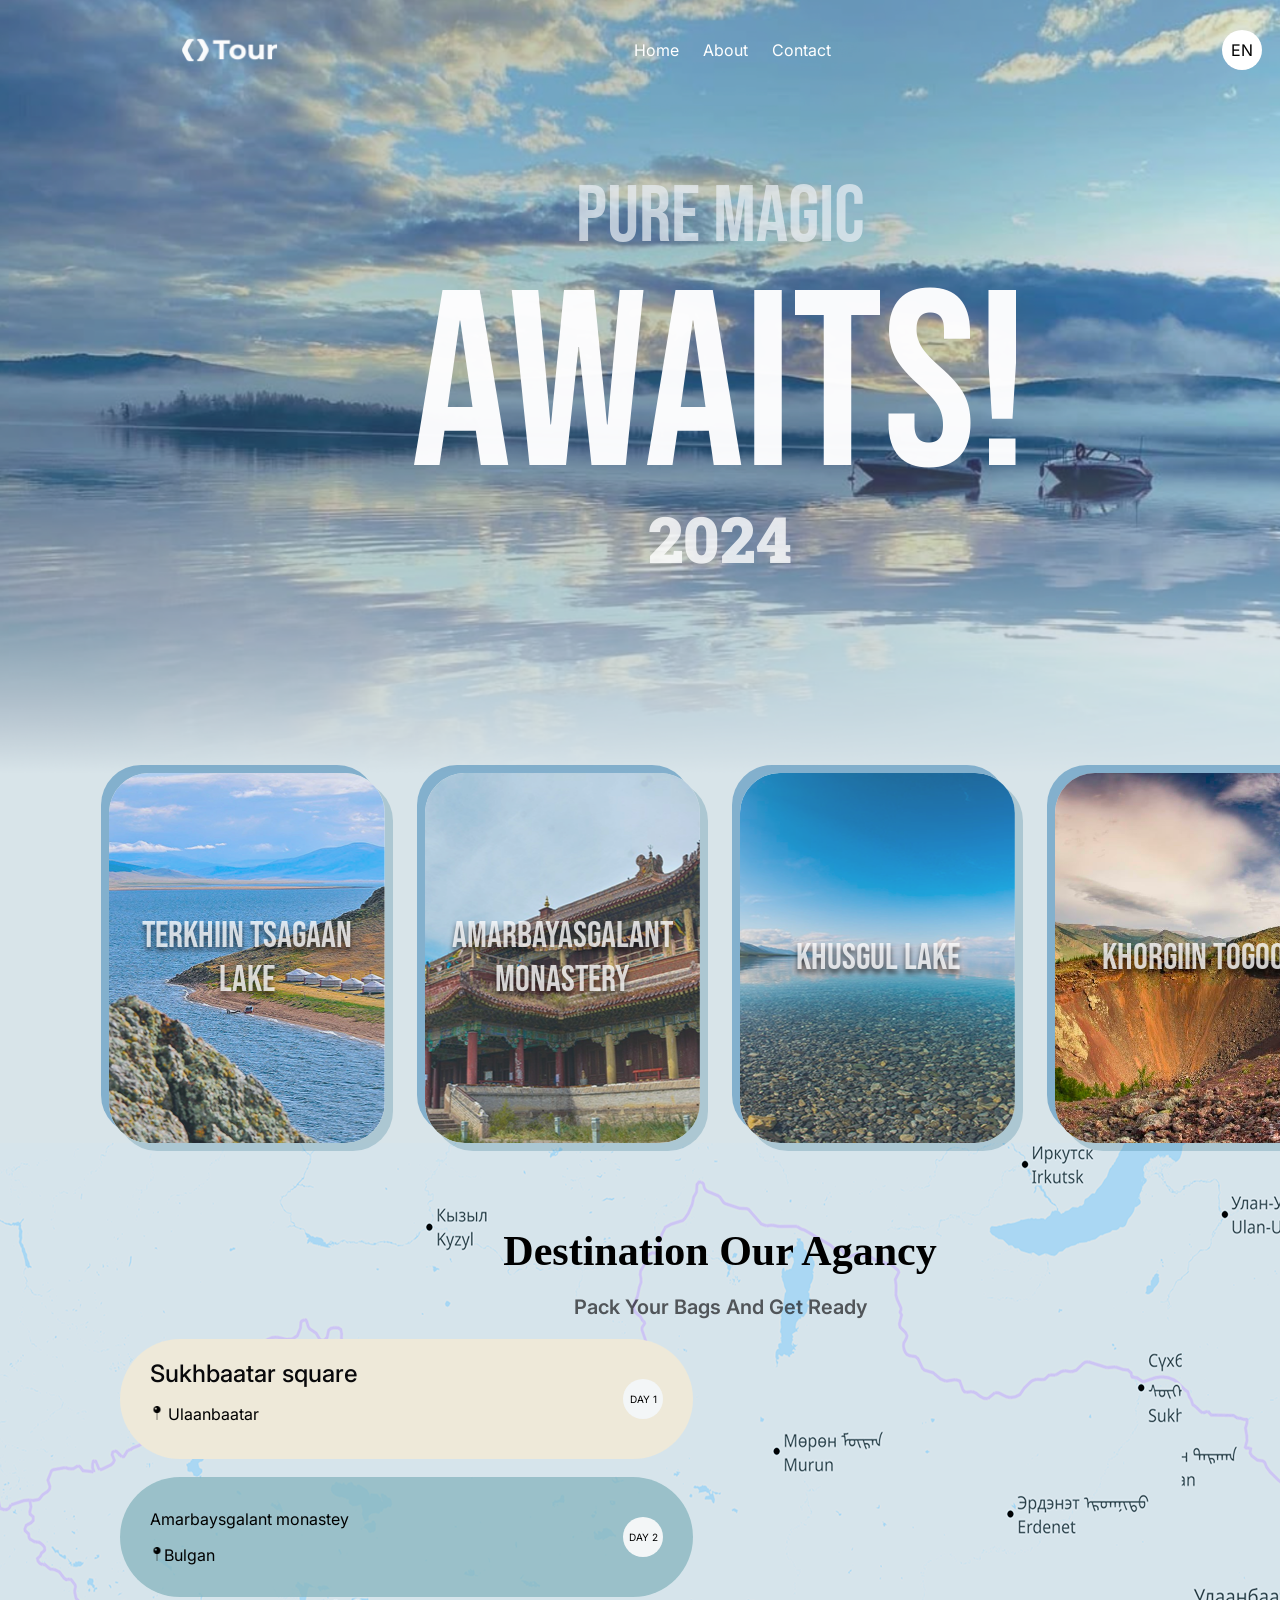
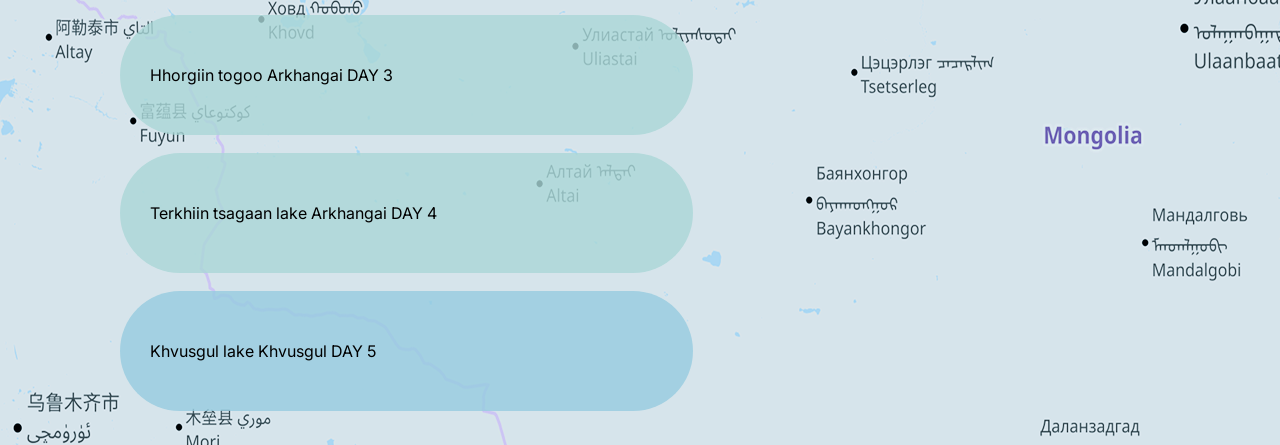
==== magic.html @ 71dab95c "first repo" ====
<!doctype html>
<html lang="en">

<head>
  <meta charset="UTF-8" />
  <meta name="viewport" content="width=device-width, initial-scale=1.0" />
  <title>Document</title>
  <link rel="preconnect" href="https://fonts.googleapis.com">
  <link rel="preconnect" href="https://fonts.gstatic.com" crossorigin>
  <link
    href="https://fonts.googleapis.com/css2?family=Bebas+Neue&family=Hanuman:wght@100..900&family=Inter:ital,opsz,wght@0,14..32,100..900;1,14..32,100..900&family=Oswald:wght@200..700&display=swap"
    rel="stylesheet">
  <link rel="stylesheet" href="external.css">



</head>

<body>
  <div class="section1">
    <div class="nav">
      <img src="./img/TOUR.png" class="logo">
      <div class="nav2">
        <p>Home</p>
        <p>About</p>
        <p>Contact</p>
        <img src="./img/LOGO2.svg" class="people">
      </div>
      <div class="EN flex-display">
        <p>
          EN
        </p>
      </div>

    </div>
    <div class="gold column ">
      <p class="gold2">PURE MAGIC</p>
      <p class="gold3">AWAITS!</p>
      <p class="gold4">2024</p>
    </div>

  </div>

  <div class="section2">
    <div class="cards card1">
      <p>TERKHIIN TSAGAAN LAKE</p>
      <div class="overlay"></div>
    </div>
    <div class="cards card2">
      <p>AMARBAYASGALANT MONASTERY</p>
      <div class="overlay"></div>
    </div>
    <div class="cards card3">
      <p>KHUSGUL LAKE</p>
      <div class="overlay"></div>
    </div>
    <div class="cards card4">
      <p>KHORGIIN TOGOO</p>
      <div class="overlay"></div>
    </div>
  </div>

  <div class="section3">
    <div>
      <div class="title">
        <p class="margin0">Destination Our Agancy</p>
        <div class="PACK">
          <p>Pack Your Bags And Get Ready</p>
        </div>

      </div>
      <div class="container">
        <div class="TAV">
          <div class="day1 gol">
            <div class="no1">
              <p class="SUHK">Sukhbaatar square </p>
              <p> <img class="pin" src="img/pin.png" alt="">
                Ulaanbaatar </p>
            </div>
            <div class="DB">DAY 1</div>
          </div>

        </div>
        <div class="day2 gol">
          <div class="no1">
            <p class="AMAR">Amarbaysgalant monastey </p>
            <p> <img class="pin" src="./img/pin.png" alt="">Bulgan</p>
          </div>
          <div class="DB"> DAY 2</div>

        </div>
        <div class="day3 gol">
          <p>Hhorgiin togoo Arkhangai DAY 3</p>
        </div>
        <div class="day4 gol">
          <p>Terkhiin tsagaan lake Arkhangai DAY 4</p>
        </div>
        <div class="day5 gol">
          <p>Khvusgul lake Khvusgul DAY 5</p>
        </div>
      </div>
      <div class=Zai></div>
    </div>
    <div class="PIN"></div>
  </div>

</body>

</html>
---- external.css ----
body {
      margin: 0;
      font-family: Inter;
      justify-content: center;
    }

    .nav {
      width: 1440px;
      display: flex;
      justify-content: space-around;
      height: 100px;
      align-items: center;
      position: fixed;    
      right: 0;
      left:0;
      top: 0;
      z-index: 1;
    }

    .section1 {
      background-image: url(./img/TOM\ ZURAG.png);
      height: 773px;
      width: 1440px;
      background-size: cover;
      background-repeat: no-repeat;
      color: white;
      background-position: center;
      
    }

    .flex-display {
      align-items: center;
      display: flex;
      justify-content: center;
    }

    .logo {
      width: 100px;
      height: 34px;
    }

    .nav2 {
      display: flex;
      align-items: center;
      gap: 24px;

    }

    .people {
      width: 11.667px;
      height: 15px;



    }

    .EN {
      background-color: white;
      height: 40px;
      width: 40px;
      border-radius: 100%;
      color: black;

    }

    .gold {
      display: flex;
      flex-direction: column;
      align-items: center;
      justify-content: center;
      padding-top: 169px;
      margin-left: 411;
    }

    .gold2 {
      color: rgba(232, 237, 242, 0.72);
      text-align: center;
      font-family: "Bebas Neue";
      font-size: 80px;
      font-weight: 400;
      margin: 0;


    }

    .gold3 {
      text-align: center;
      color: rgba(253, 253, 254, 0.98);
      font-family: "Bebas Neue";
      font-size: 250px;
      font-weight: 400;
      line-height: 100%;
      margin: 0%
    }

    .gold4 {
      text-align: center;
      color: rgba(255, 255, 255, 0.80);
      font-family: Hanuman;
      font-size: 64px;
      font-weight: 900;
      line-height: 100%;
      margin: 0;
    }

   

    .section2 {
      background-image: url(./img/sec2\ zurag.png);
      width: 1440px;
      display: flex;
      justify-content: center;
      align-items: center;
      gap: 40px;
      background-size: cover;
      opacity: 3;
     

    }
.cards {
    color: rgba(253, 253, 254, 0.8);
    text-align: center;
    font-family: "Bebas Neue";
    font-size: 37px;
    font-style: normal;
    font-weight: 400;
    text-shadow: 0 4px 4.9px rgba(0,0,0,0.65);
    width: 275.49px;
    height: 370px;
    border-radius: 40px;
    box-shadow:
    -8px -8px 0 0 rgba(31,114,170,0.46),
    8px 8px 0 0 rgba(41 114,139,0.25);
    object-fit: cover;
    display: flex;
    justify-content: center;
    background-size: cover;
    background-position: center;
    position: relative;
    overflow: hidden;
    align-items: center;
}
.cards > p {
    width: 232px;
    z-index: 2;
}
.card1:hover .overlay {
    width: 275.49px;
    height: 370px;
    background-color: black;
    border-radius: 40px;
    opacity: 0.3;
    position:absolute;
    top:0;
    left:0;
    transition: 1s;
}
.card2:hover .overlay {
    width: 275.49px;
    height: 370px;
    background-color: black;
    border-radius: 40px;
    opacity: 0.3;
    position:absolute;
    top:0;
    left:0;
    transition: 1s;
}
.card3:hover .overlay {
    width: 275.49px;
    height: 370px;
    background-color: black;
    border-radius: 40px;
    opacity: 0.3;
    position:absolute;
    top:0;
    left:0;
    transition: 1s;
}
.card4:hover .overlay {
    width: 275.49px;
    height: 370px;
    background-color: black;
    border-radius: 40px;
    opacity: 0.3;
    position:absolute;
    top:0;
    left:0;
    transition: 1s;
}
.card1{
    background-image: url(./img/TERKHII.png);
}
.card2{
    background-image: url(./img/AMARZ.png);
}
.card3{
    background-image: url(./img/khusgukZ.png);
}
.card4{
    background-image: url(./img/togooZ.png);
}
.section3{
    
    background-image: url(./img/MAPZ.png);
    width: 1440px;
    height: 902px;

}
.margin0{
    margin: 0;
     padding-top: 42px;
}
.title{ 
    font-size: 42px;
    color: rgba(0,0,0,1);
    text-align:center;
    font-family: normal;
    font-weight: 600;
    line-height: normal;
    align-items: center;
    padding-top: 42px;
    
     }
     .PACK{
        color: rgba(24, 24, 27, 0.70);
        text-align: center;
        font-family: Inter;
        font-size: 20px;
     }
    .container{
         width: 647px;
         flex-shrink: 0;
         align-self: stretch;
         border-radius: 30px;
         display: flex;
         flex-direction: column;
         gap: 18px  ;

        }
        .Zai{
        display: flex;
         width: 1200px;
         justify-content: space-between;
         align-items: center;  
        }
    .TAV{
        display: flex;
        width: 513px;
        flex-direction: column;
        align-items: flex-start;
        gap: 20px;  
          
        }
    .day1{
        display: flex;
        padding: 30px 30px 30px 30px;
        align-items: center;
        justify-content: space-between;
       
        border-radius: 120px;
        background: #EEE9D9;
        background-color: rgba(238,233,217,1);
        width:513px;
        height: 60px ;
      
    }
    .DB{
        background-color: rgb(243, 246, 247);
        font-size: 10px;
    width: 40px; height: 40px;
    border-radius: 100%;
    align-content: center;
    text-align: center;
    justify-items: center;
 
   
opacity: 2;}
    
    .DAY1{
        display: flex;
        justify-content: right;}
    .no1{
         flex-direction: column;
         margin: 0;

    }
    .SUHK{font-size: (217px,29,);
        color: var(--text-text-foreground, #09090B);
        font-family: Inter;
        font-size: 24px;
        font-style: normal;
        font-weight: 500;
        line-height: normal;
        margin: 0;

    }
    .pin{
        width: 14px;
        height: 14px;
    }
    .UB{
    color: var(--text-text-accent-foreground, #18181B);
    font-family: Montserrat;
    font-size: 12px;
    font-style: normal;
    font-weight: 400;
    }
    .gol{
        justify-content: space-between;
        margin-left: 120px;}
        .bugd{
            font-size: (217px,29,);
        color: var(--text-text-foreground, #09090B);
        font-family: Inter;
        font-size: 24px;
        font-style: normal;
        font-weight: 500;
        line-height: normal;
        margin: 0;

        }
    .day2{
        display: flex;
        padding: 30px 30px 30px 30px;
        align-items: center;
        border-radius: 120px;
        background: #EEE9D9;
        background-color: rgba(139, 184, 193, 0.80);

        justify-content: space-between;
        width:513px;
        height: 60px ;
        margin-left: 120px;
    }
    .day3{display: flex;
        padding: 30px 30px 30px 30px;
        align-items: center;
        border-radius: 120px;
        background: #EEE9D9;
        background-color: rgba(170, 216, 215, 0.80);
        justify-content: space-between;
        width:513px;
        height: 60px ;
        margin-left: 120px;}
    .day4{display: flex;
        padding: 30px 30px 30px 30px;
        align-items: center;
        border-radius: 120px;
        background: #EEE9D9;
        background-color: rgba(170, 216, 215, 0.80);
        justify-content: space-between;
        width:513px;
        height: 60px ;
        margin-left: 120px;}
    .day5{display: flex;
        padding: 30px 30px 30px 30px;
        align-items: center;
        border-radius: 120px;
        background: #EEE9D9;
        background-color: rgba(151, 204, 224, 0.80);

        justify-content: space-between;
        width:513px;
        height: 60px ;
        margin-left: 120px;}
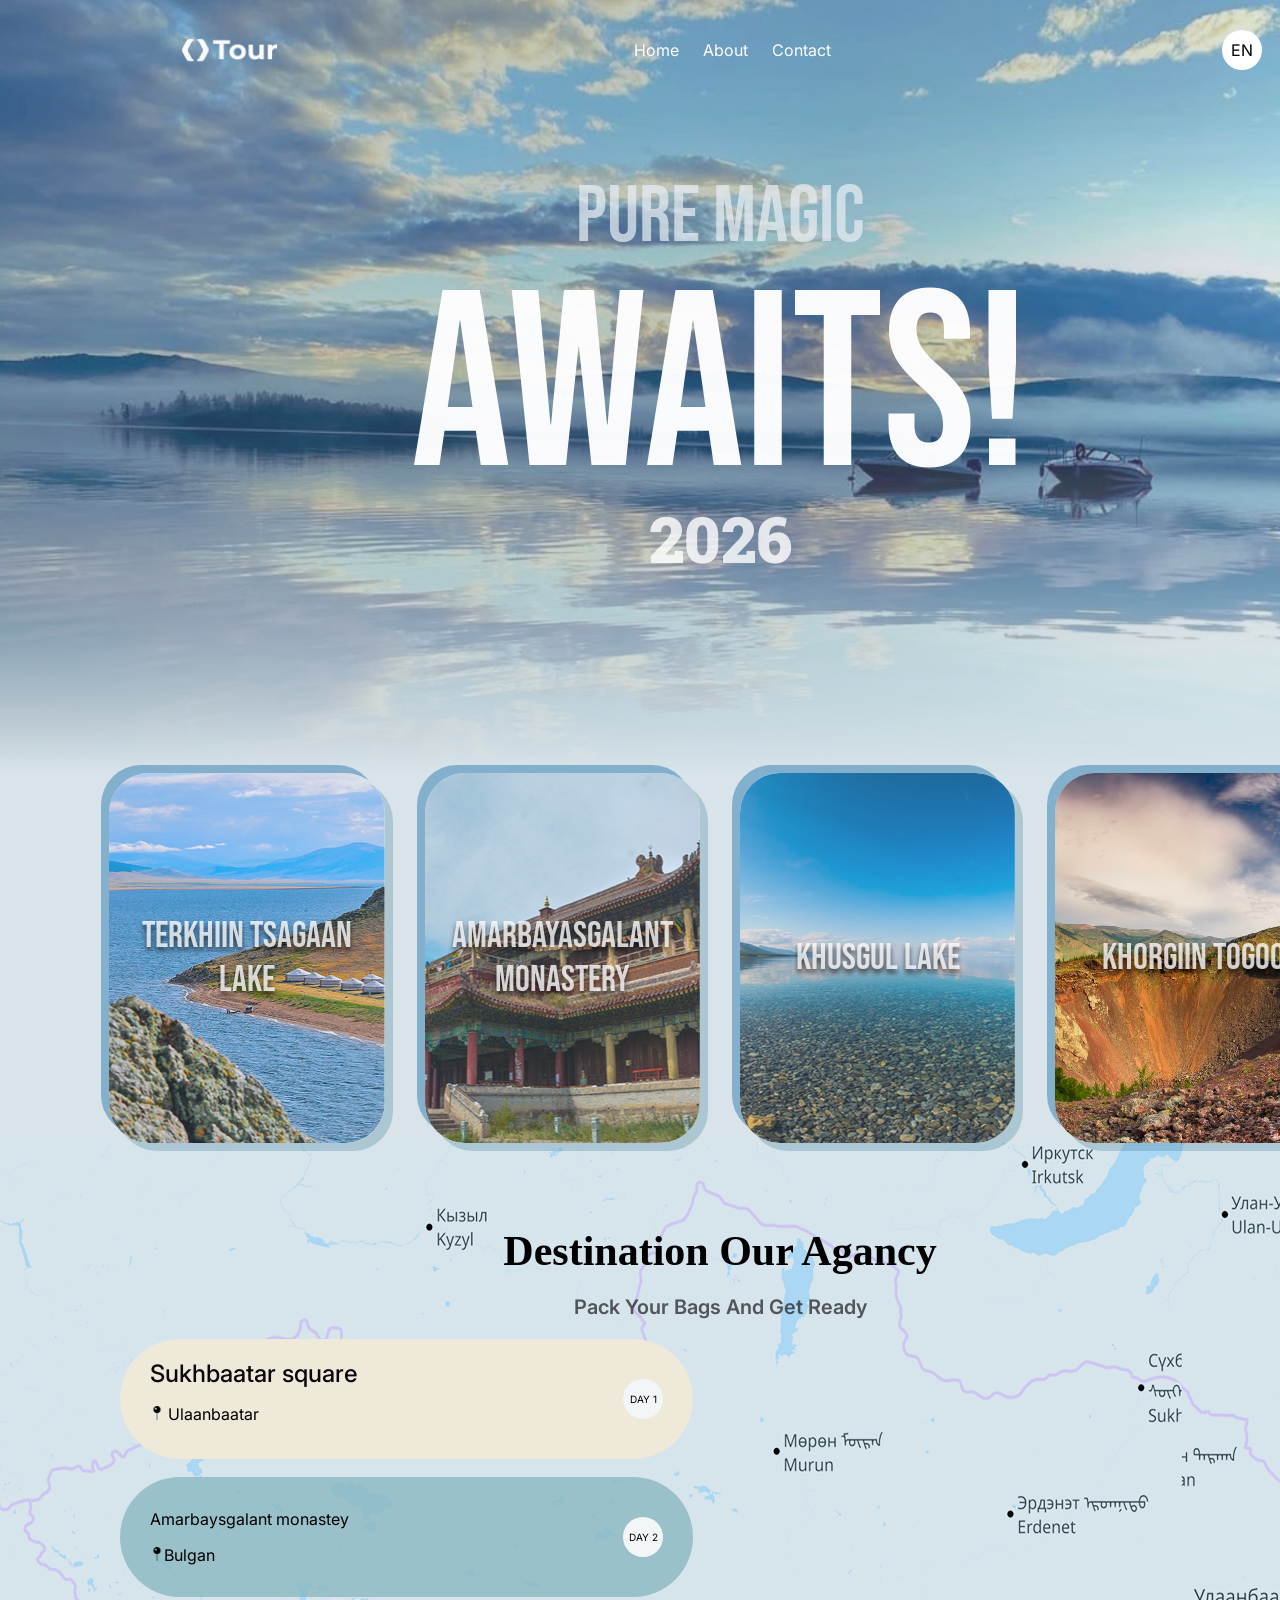
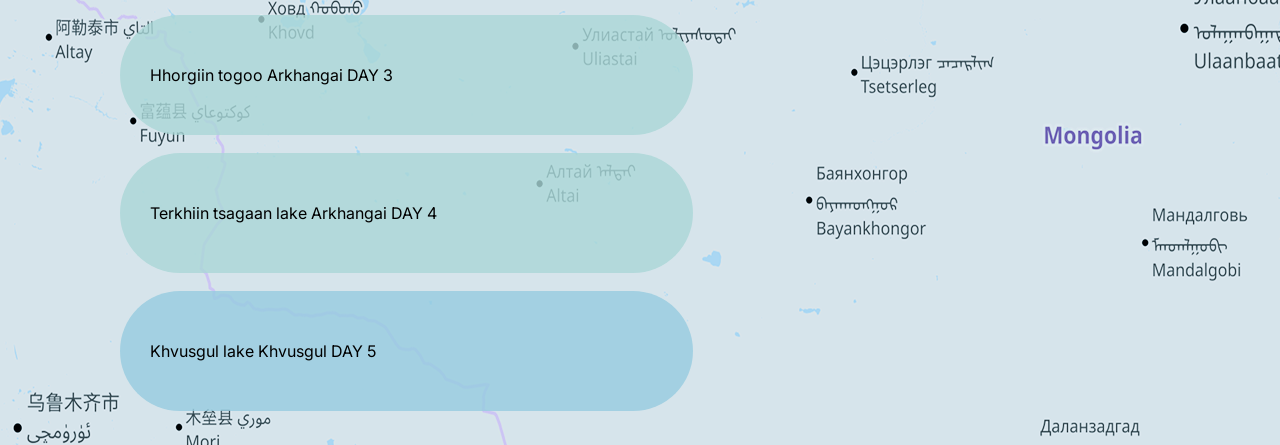
==== commit f0c347c2: "2026" ====
--- a/magic.html
+++ b/magic.html
@@ -36,7 +36,7 @@
     <div class="gold column ">
       <p class="gold2">PURE MAGIC</p>
       <p class="gold3">AWAITS!</p>
-      <p class="gold4">2024</p>
+      <p class="gold4">2026</p>
     </div>
 
   </div>
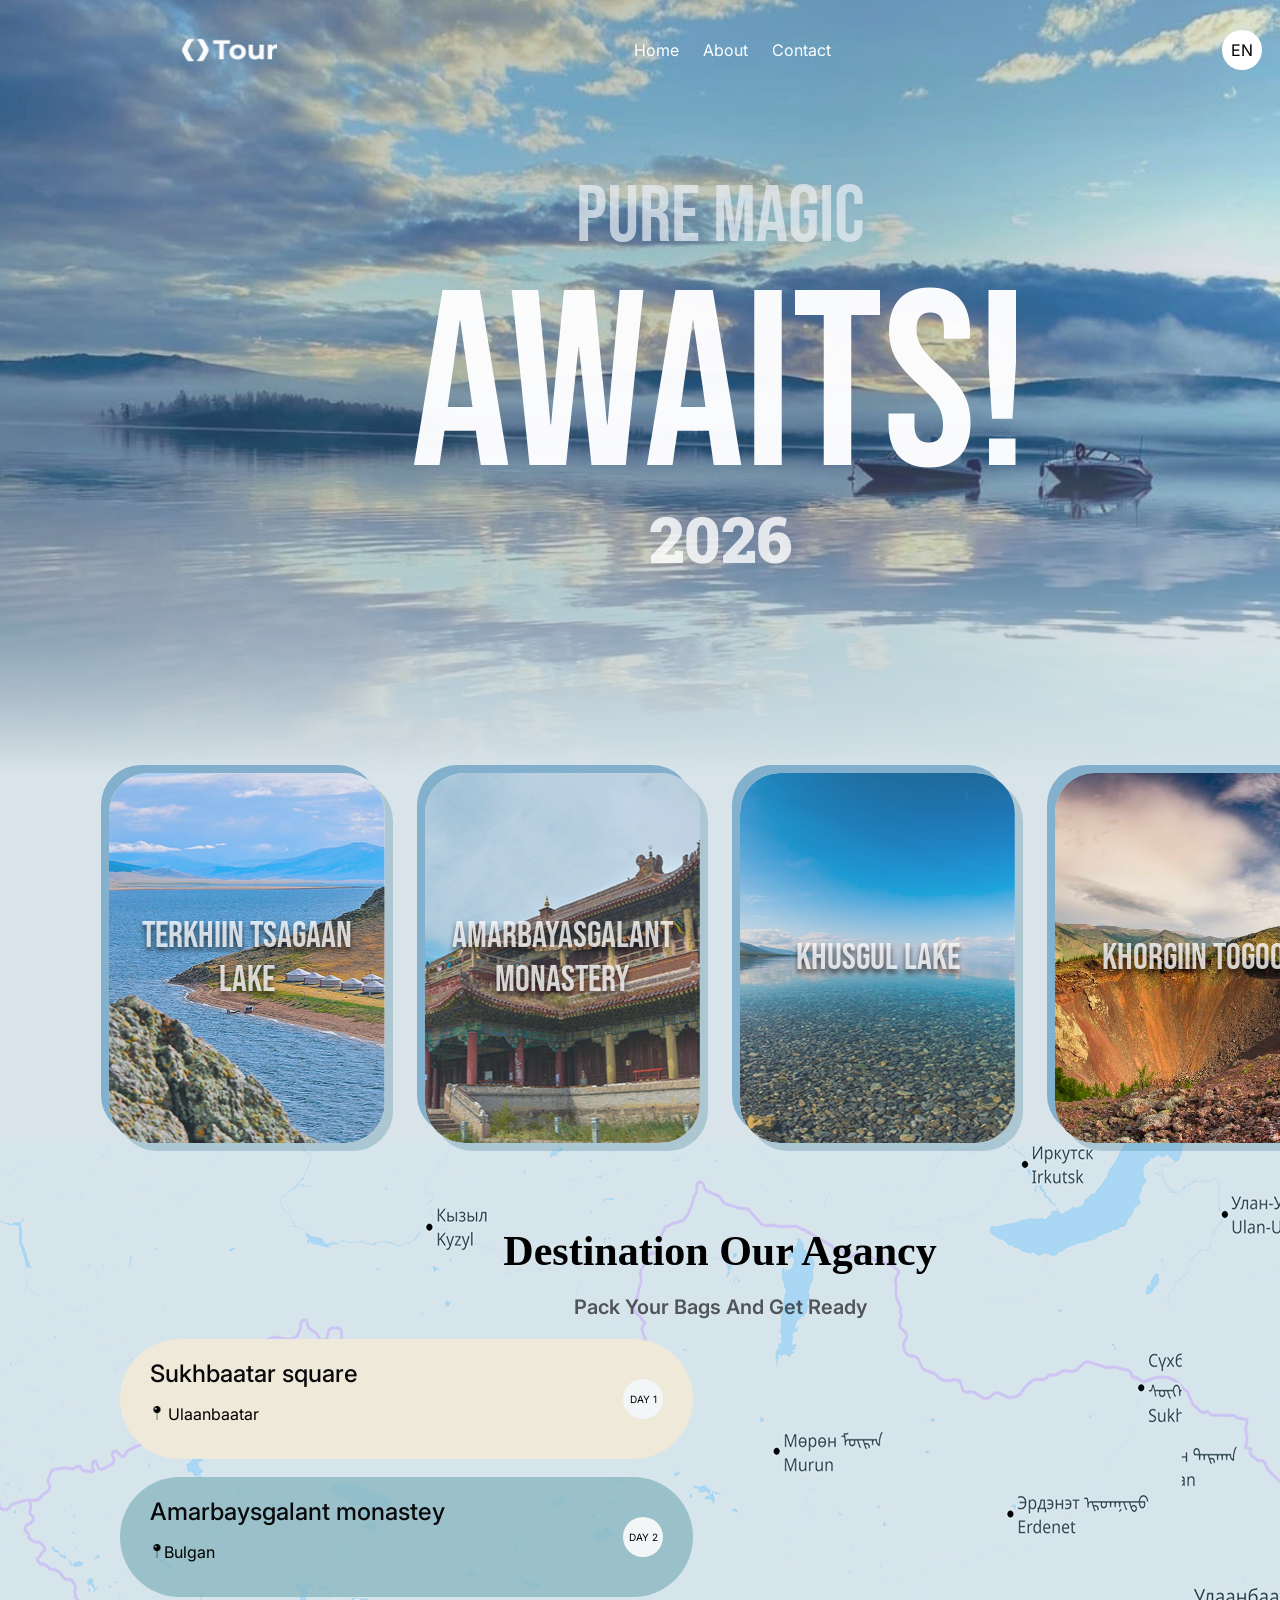
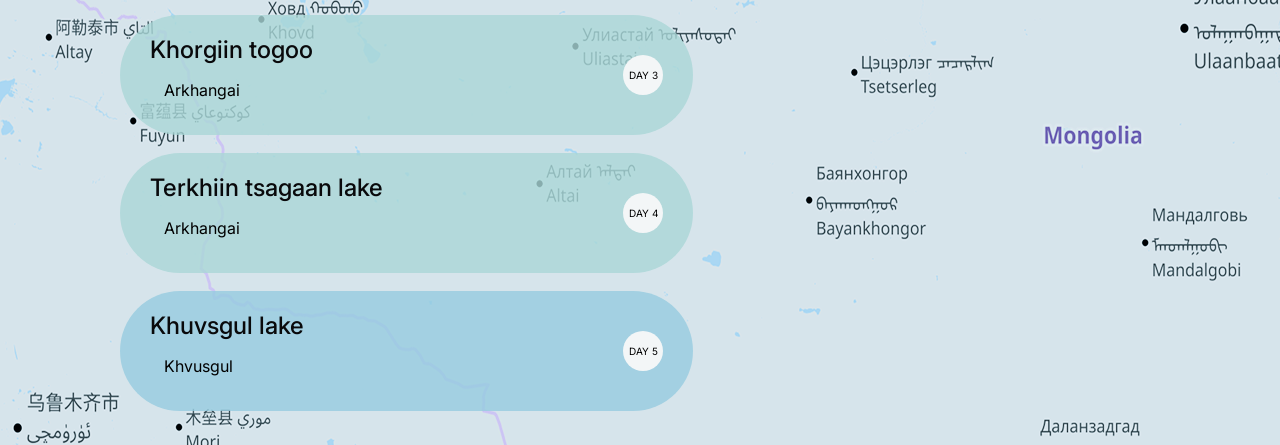
==== commit 5009a6f8: "2026" ====
--- a/magic.html
+++ b/magic.html
@@ -61,13 +61,14 @@
   </div>
 
   <div class="section3">
-    <div>
+    <div class="gazriin">
+      <div>
       <div class="title">
         <p class="margin0">Destination Our Agancy</p>
         <div class="PACK">
           <p>Pack Your Bags And Get Ready</p>
         </div>
-
+<!-- pintei5 zurag -->
       </div>
       <div class="container">
         <div class="TAV">
@@ -83,25 +84,37 @@
         </div>
         <div class="day2 gol">
           <div class="no1">
-            <p class="AMAR">Amarbaysgalant monastey </p>
+            <p class="SUHK">Amarbaysgalant monastey </p>
             <p> <img class="pin" src="./img/pin.png" alt="">Bulgan</p>
           </div>
           <div class="DB"> DAY 2</div>
 
         </div>
         <div class="day3 gol">
-          <p>Hhorgiin togoo Arkhangai DAY 3</p>
+          <div class="no1">
+            <p class="SUHK">Khorgiin togoo</p>
+            <p> <img class="pin" src="./img" alt="">Arkhangai</p>
+          </div>
+          <div class="DB">DAY 3</div>
         </div>
         <div class="day4 gol">
-          <p>Terkhiin tsagaan lake Arkhangai DAY 4</p>
+          <div class="no1">
+            <p class="SUHK">Terkhiin tsagaan lake </p>
+            <p> <img class="pin" src="./img alt=">Arkhangai</p>
+          </div>
+          <div class="DB"> DAY 4</div>
         </div>
         <div class="day5 gol">
-          <p>Khvusgul lake Khvusgul DAY 5</p>
+          <div class="no1">
+            <p class="SUHK">Khuvsgul lake </p>
+            <p> <img class="pin" src="./img alt=">Khvusgul </p>
         </div>
+        <div class="DB"> <p> DAY 5</p></div>
       </div>
       <div class=Zai></div>
     </div>
     <div class="PIN"></div>
+    </div>
   </div>
 
 </body>
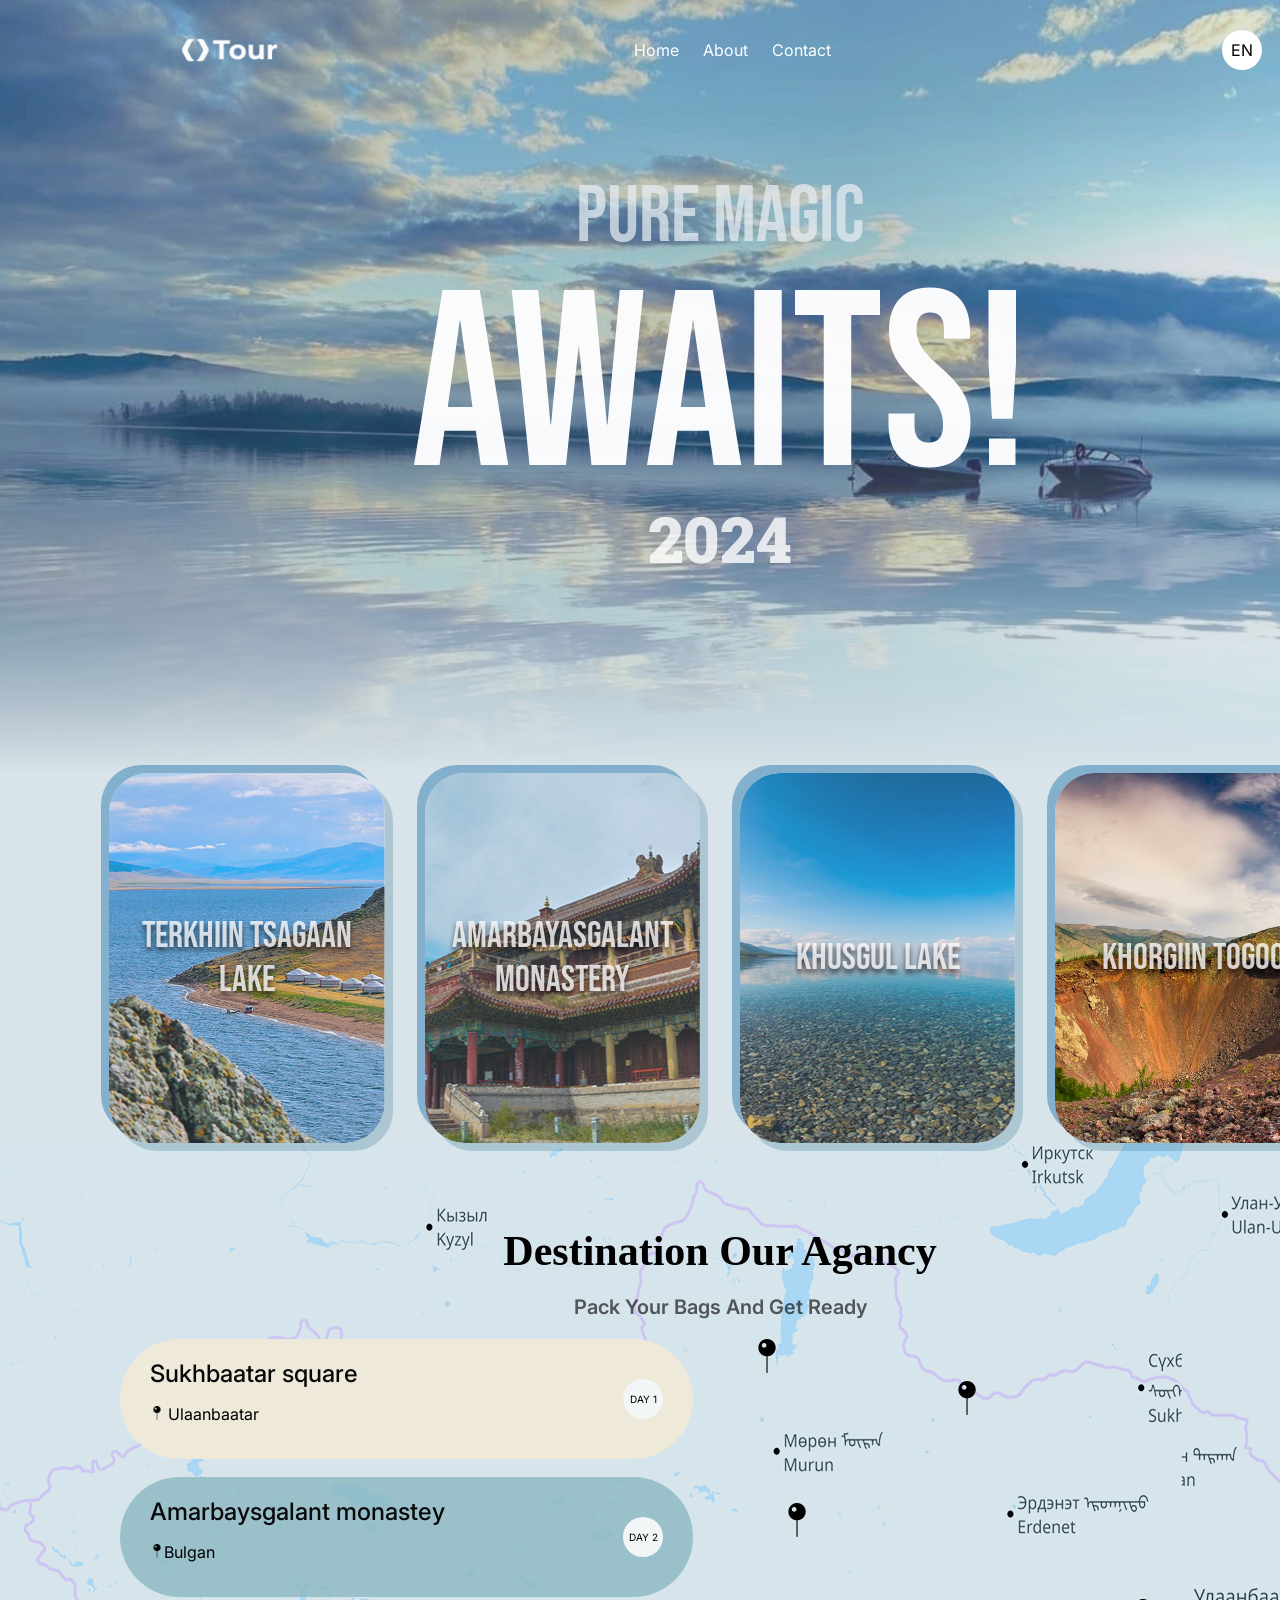
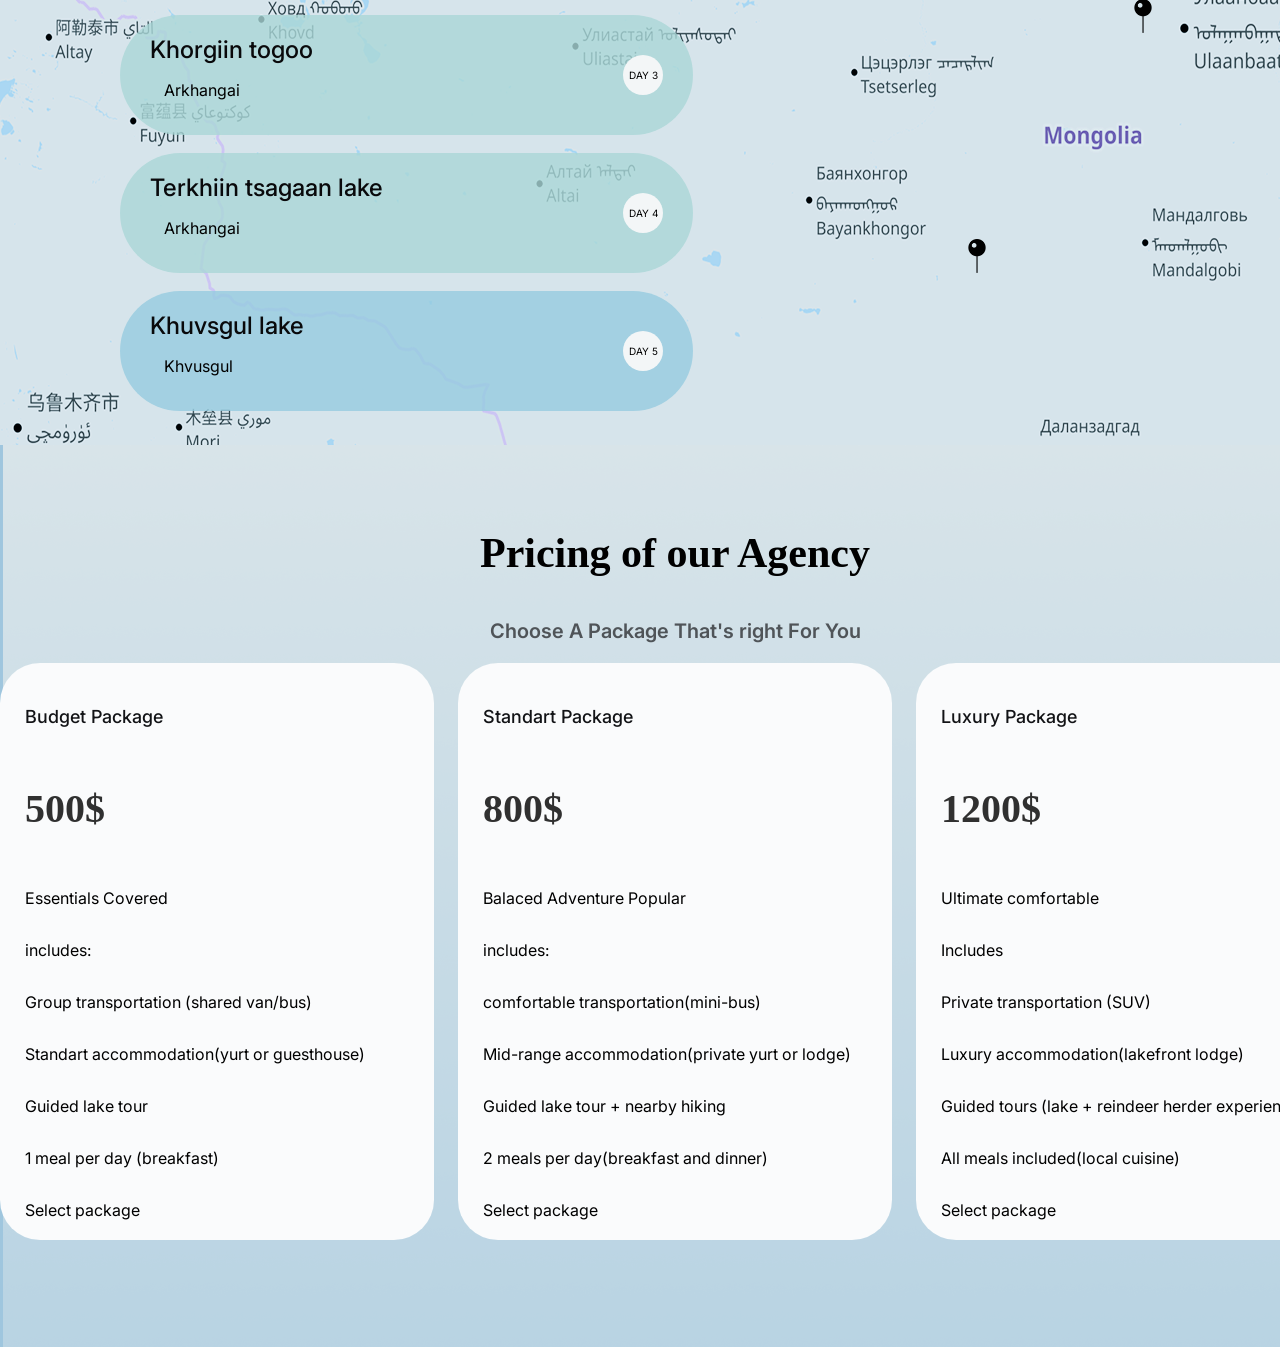
==== commit 8aa90138: "section4" ====
--- a/magic.html
+++ b/magic.html
@@ -36,7 +36,7 @@
     <div class="gold column ">
       <p class="gold2">PURE MAGIC</p>
       <p class="gold3">AWAITS!</p>
-      <p class="gold4">2026</p>
+      <p class="gold4">2024</p>
     </div>
 
   </div>
@@ -61,27 +61,26 @@
   </div>
 
   <div class="section3">
-    <div class="gazriin">
-      <div>
+    <div>
+
       <div class="title">
         <p class="margin0">Destination Our Agancy</p>
         <div class="PACK">
           <p>Pack Your Bags And Get Ready</p>
         </div>
-<!-- pintei5 zurag -->
+        <!-- pintei5 zurag -->
       </div>
       <div class="container">
-        <div class="TAV">
-          <div class="day1 gol">
-            <div class="no1">
-              <p class="SUHK">Sukhbaatar square </p>
-              <p> <img class="pin" src="img/pin.png" alt="">
-                Ulaanbaatar </p>
-            </div>
-            <div class="DB">DAY 1</div>
+        <div class="day1 gol">
+          <div class="no1">
+            <p class="SUHK">Sukhbaatar square </p>
+            <p> <img class="pin" src="img/pin.png" alt="">
+              Ulaanbaatar </p>
           </div>
+          <div class="DB">DAY 1</div>
+        </div>
 
-        </div>
+
         <div class="day2 gol">
           <div class="no1">
             <p class="SUHK">Amarbaysgalant monastey </p>
@@ -108,12 +107,90 @@
           <div class="no1">
             <p class="SUHK">Khuvsgul lake </p>
             <p> <img class="pin" src="./img alt=">Khvusgul </p>
+          </div>
+          <div class="DB">
+            <p> DAY 5</p>
+          </div>
         </div>
-        <div class="DB"> <p> DAY 5</p></div>
+        <img src="/img/pin.png" class="pins pi1" alt="">
+        <img src="/img/pin.png" class="pins pi2" alt="">
+        <img src="/img/pin.png" class="pins pi3" alt="">
+        <img src="/img/pin.png" class="pins pi4" alt="">
+        <img src="/img/pin.png" class="pins pi5" alt="">
+        <img src="/img/sec3-day1.png" class="s3-img s3-1" alt="">
+        <img src="/img/sec3-day2.png" class="s3-img s3-2" alt="">
+        <img src="/img/sec3-day3.png" class="s3-img s3-3" alt="">
+        <img src="/img/sec3-day4.png" class="s3-img s3-4" alt="">
+        <img src="/img/sec3-day5.png" class="s3-img s3-5" alt="">
+
       </div>
-      <div class=Zai></div>
+
     </div>
-    <div class="PIN"></div>
+
+  </div>
+  <div class="section4">
+    <div class="sec4T">
+      <!-- sec4 div1 -->
+      <div class="margin0 title">
+        <p>Pricing of our Agency</p>
+        <div class="PACK">
+          <p>Choose A Package That's right For You</p>
+        </div>
+      </div>
+      <div class="gurvan">
+
+        <!-- 500$ -->
+        <div class="LUX">
+          <div class="OUR">
+            <p>Budget Package </p>
+          </div>
+
+          <div class="doll">
+            <p>500$</p>
+          </div>
+          <p>Essentials Covered </p>
+          <p>includes:</p>
+          <p>Group transportation (shared van/bus)</p>
+          <p>Standart accommodation(yurt or guesthouse)</p>
+          <p>Guided lake tour </p>
+          <p>1 meal per day (breakfast)</p>
+          <p>Select package</p>
+        </div>
+        <!-- 800$ -->
+        <div class="LUX">
+          <div class="OUR">
+            <p>Standart Package</p>
+          </div>
+          <div class="doll">
+            <p>800$</p>
+          </div>
+          <p>Balaced Adventure Popular</p>
+          <p>includes:</p>
+          <p>comfortable transportation(mini-bus)</p>
+          <p>Mid-range accommodation(private yurt or lodge)</p>
+          <p>Guided lake tour + nearby hiking</p>
+          <p>2 meals per day(breakfast and dinner)</p>
+          <p>Select package</p>
+        </div>
+        <!-- 1200$ -->
+
+        <div class="LUX">
+          <div class="OUR">
+            <p>Luxury Package</p>
+          </div>
+          <div class="doll">
+            <p>1200$</p>
+          </div>
+          <p>Ultimate comfortable</p>
+          <p>Includes</p>
+          <p>Private transportation (SUV)</p>
+          <p>Luxury accommodation(lakefront lodge)</p>
+          <p> Guided tours (lake + reindeer herder experience)</p>
+          <p>All meals included(local cuisine)</p>
+          <p>Select package</p>
+        </div>
+      </div>
+
     </div>
   </div>
 
--- a/external.css
+++ b/external.css
@@ -1,366 +1,482 @@
-    body {
-      margin: 0;
-      font-family: Inter;
-      justify-content: center;
-    }
-
-    .nav {
-      width: 1440px;
-      display: flex;
-      justify-content: space-around;
-      height: 100px;
-      align-items: center;
-      position: fixed;    
-      right: 0;
-      left:0;
-      top: 0;
-      z-index: 1;
-    }
-
-    .section1 {
-      background-image: url(./img/TOM\ ZURAG.png);
-      height: 773px;
-      width: 1440px;
-      background-size: cover;
-      background-repeat: no-repeat;
-      color: white;
-      background-position: center;
-      
-    }
-
-    .flex-display {
-      align-items: center;
-      display: flex;
-      justify-content: center;
-    }
-
-    .logo {
-      width: 100px;
-      height: 34px;
-    }
-
-    .nav2 {
-      display: flex;
-      align-items: center;
-      gap: 24px;
-
-    }
-
-    .people {
-      width: 11.667px;
-      height: 15px;
-
-
-
-    }
-
-    .EN {
-      background-color: white;
-      height: 40px;
-      width: 40px;
-      border-radius: 100%;
-      color: black;
-
-    }
-
-    .gold {
-      display: flex;
-      flex-direction: column;
-      align-items: center;
-      justify-content: center;
-      padding-top: 169px;
-      margin-left: 411;
-    }
-
-    .gold2 {
-      color: rgba(232, 237, 242, 0.72);
-      text-align: center;
-      font-family: "Bebas Neue";
-      font-size: 80px;
-      font-weight: 400;
-      margin: 0;
-
-
-    }
-
-    .gold3 {
-      text-align: center;
-      color: rgba(253, 253, 254, 0.98);
-      font-family: "Bebas Neue";
-      font-size: 250px;
-      font-weight: 400;
-      line-height: 100%;
-      margin: 0%
-    }
-
-    .gold4 {
-      text-align: center;
-      color: rgba(255, 255, 255, 0.80);
-      font-family: Hanuman;
-      font-size: 64px;
-      font-weight: 900;
-      line-height: 100%;
-      margin: 0;
-    }
-
-   
-
-    .section2 {
-      background-image: url(./img/sec2\ zurag.png);
-      width: 1440px;
-      display: flex;
-      justify-content: center;
-      align-items: center;
-      gap: 40px;
-      background-size: cover;
-      opacity: 3;
-     
-
-    }
+body {
+  margin: 0;
+  font-family: Inter;
+  justify-content: center;
+}
+
+.nav {
+  width: 1440px;
+  display: flex;
+  justify-content: space-around;
+  height: 100px;
+  align-items: center;
+  position: fixed;
+  right: 0;
+  left: 0;
+  top: 0;
+  z-index: 1;
+}
+
+.section1 {
+  background-image: url(./img/TOM\ ZURAG.png);
+  height: 773px;
+  width: 1440px;
+  background-size: cover;
+  background-repeat: no-repeat;
+  color: white;
+  background-position: center;
+}
+
+.flex-display {
+  align-items: center;
+  display: flex;
+  justify-content: center;
+}
+
+.logo {
+  width: 100px;
+  height: 34px;
+}
+
+.nav2 {
+  display: flex;
+  align-items: center;
+  gap: 24px;
+}
+
+.people {
+  width: 11.667px;
+  height: 15px;
+}
+
+.EN {
+  background-color: white;
+  height: 40px;
+  width: 40px;
+  border-radius: 100%;
+  color: black;
+}
+
+.gold {
+  display: flex;
+  flex-direction: column;
+  align-items: center;
+  justify-content: center;
+  padding-top: 169px;
+  margin-left: 411;
+}
+
+.gold2 {
+  color: rgba(232, 237, 242, 0.72);
+  text-align: center;
+  font-family: "Bebas Neue";
+  font-size: 80px;
+  font-weight: 400;
+  margin: 0;
+}
+
+.gold3 {
+  text-align: center;
+  color: rgba(253, 253, 254, 0.98);
+  font-family: "Bebas Neue";
+  font-size: 250px;
+  font-weight: 400;
+  line-height: 100%;
+  margin: 0%;
+}
+
+.gold4 {
+  text-align: center;
+  color: rgba(255, 255, 255, 0.8);
+  font-family: Hanuman;
+  font-size: 64px;
+  font-weight: 900;
+  line-height: 100%;
+  margin: 0;
+}
+
+.section2 {
+  background-image: url(./img/sec2\ zurag.png);
+  width: 1440px;
+  display: flex;
+  justify-content: center;
+  align-items: center;
+  gap: 40px;
+  background-size: cover;
+  opacity: 3;
+}
 .cards {
-    color: rgba(253, 253, 254, 0.8);
-    text-align: center;
-    font-family: "Bebas Neue";
-    font-size: 37px;
-    font-style: normal;
-    font-weight: 400;
-    text-shadow: 0 4px 4.9px rgba(0,0,0,0.65);
-    width: 275.49px;
-    height: 370px;
-    border-radius: 40px;
-    box-shadow:
-    -8px -8px 0 0 rgba(31,114,170,0.46),
-    8px 8px 0 0 rgba(41 114,139,0.25);
-    object-fit: cover;
-    display: flex;
-    justify-content: center;
-    background-size: cover;
-    background-position: center;
-    position: relative;
-    overflow: hidden;
-    align-items: center;
+  color: rgba(253, 253, 254, 0.8);
+  text-align: center;
+  font-family: "Bebas Neue";
+  font-size: 37px;
+  font-style: normal;
+  font-weight: 400;
+  text-shadow: 0 4px 4.9px rgba(0, 0, 0, 0.65);
+  width: 275.49px;
+  height: 370px;
+  border-radius: 40px;
+  box-shadow:
+    -8px -8px 0 0 rgba(31, 114, 170, 0.46),
+    8px 8px 0 0 rgba(41 114, 139, 0.25);
+  object-fit: cover;
+  display: flex;
+  justify-content: center;
+  background-size: cover;
+  background-position: center;
+  position: relative;
+  overflow: hidden;
+  align-items: center;
 }
 .cards > p {
-    width: 232px;
-    z-index: 2;
+  width: 232px;
+  z-index: 2;
 }
 .card1:hover .overlay {
-    width: 275.49px;
-    height: 370px;
-    background-color: black;
-    border-radius: 40px;
-    opacity: 0.3;
-    position:absolute;
-    top:0;
-    left:0;
-    transition: 1s;
+  width: 275.49px;
+  height: 370px;
+  background-color: black;
+  border-radius: 40px;
+  opacity: 0.3;
+  position: absolute;
+  top: 0;
+  left: 0;
+  transition: 1s;
 }
 .card2:hover .overlay {
-    width: 275.49px;
-    height: 370px;
-    background-color: black;
-    border-radius: 40px;
-    opacity: 0.3;
-    position:absolute;
-    top:0;
-    left:0;
-    transition: 1s;
+  width: 275.49px;
+  height: 370px;
+  background-color: black;
+  border-radius: 40px;
+  opacity: 0.3;
+  position: absolute;
+  top: 0;
+  left: 0;
+  transition: 1s;
 }
 .card3:hover .overlay {
-    width: 275.49px;
-    height: 370px;
-    background-color: black;
-    border-radius: 40px;
-    opacity: 0.3;
-    position:absolute;
-    top:0;
-    left:0;
-    transition: 1s;
+  width: 275.49px;
+  height: 370px;
+  background-color: black;
+  border-radius: 40px;
+  opacity: 0.3;
+  position: absolute;
+  top: 0;
+  left: 0;
+  transition: 1s;
 }
 .card4:hover .overlay {
-    width: 275.49px;
-    height: 370px;
-    background-color: black;
-    border-radius: 40px;
-    opacity: 0.3;
-    position:absolute;
-    top:0;
-    left:0;
-    transition: 1s;
-}
-.card1{
-    background-image: url(./img/TERKHII.png);
-}
-.card2{
-    background-image: url(./img/AMARZ.png);
-}
-.card3{
-    background-image: url(./img/khusgukZ.png);
-}
-.card4{
-    background-image: url(./img/togooZ.png);
-}
-.section3{
-    
-    background-image: url(./img/MAPZ.png);
-    width: 1440px;
-    height: 902px;
-
-}
-.margin0{
-    margin: 0;
-     padding-top: 42px;
-}
-.title{ 
-    font-size: 42px;
-    color: rgba(0,0,0,1);
-    text-align:center;
-    font-family: normal;
-    font-weight: 600;
-    line-height: normal;
-    align-items: center;
-    padding-top: 42px;
-    
-     }
-     .PACK{
-        color: rgba(24, 24, 27, 0.70);
-        text-align: center;
-        font-family: Inter;
-        font-size: 20px;
-     }
-    .container{
-         width: 647px;
-         flex-shrink: 0;
-         align-self: stretch;
-         border-radius: 30px;
-         display: flex;
-         flex-direction: column;
-         gap: 18px  ;
-
-        }
-        .Zai{
-        display: flex;
-         width: 1200px;
-         justify-content: space-between;
-         align-items: center;  
-        }
-    .TAV{
-        display: flex;
-        width: 513px;
-        flex-direction: column;
-        align-items: flex-start;
-        gap: 20px;  
-          
-        }
-    .day1{
-        display: flex;
-        padding: 30px 30px 30px 30px;
-        align-items: center;
-        justify-content: space-between;
-       
-        border-radius: 120px;
-        background: #EEE9D9;
-        background-color: rgba(238,233,217,1);
-        width:513px;
-        height: 60px ;
-      
-    }
-    .DB{
-        background-color: rgb(243, 246, 247);
-        font-size: 10px;
-    width: 40px; height: 40px;
-    border-radius: 100%;
-    align-content: center;
-    text-align: center;
-    justify-items: center;
- 
-   
-opacity: 2;}
-    
-    .DAY1{
-        display: flex;
-        justify-content: right;}
-    .no1{
-         flex-direction: column;
-         margin: 0;
-
-    }
-    .SUHK{font-size: (217px,29,);
-        color: var(--text-text-foreground, #09090B);
-        font-family: Inter;
-        font-size: 24px;
-        font-style: normal;
-        font-weight: 500;
-        line-height: normal;
-        margin: 0;
-
-    }
-    .pin{
-        width: 14px;
-        height: 14px;
-    }
-    .UB{
-    color: var(--text-text-accent-foreground, #18181B);
-    font-family: Montserrat;
-    font-size: 12px;
-    font-style: normal;
-    font-weight: 400;
-    }
-    .gol{
-        justify-content: space-between;
-        margin-left: 120px;}
-        .bugd{
-            font-size: (217px,29,);
-        color: var(--text-text-foreground, #09090B);
-        font-family: Inter;
-        font-size: 24px;
-        font-style: normal;
-        font-weight: 500;
-        line-height: normal;
-        margin: 0;
-
-        }
-    .day2{
-        display: flex;
-        padding: 30px 30px 30px 30px;
-        align-items: center;
-        border-radius: 120px;
-        background: #EEE9D9;
-        background-color: rgba(139, 184, 193, 0.80);
-
-        justify-content: space-between;
-        width:513px;
-        height: 60px ;
-        margin-left: 120px;
-    }
-    .day3{display: flex;
-        padding: 30px 30px 30px 30px;
-        align-items: center;
-        border-radius: 120px;
-        background: #EEE9D9;
-        background-color: rgba(170, 216, 215, 0.80);
-        justify-content: space-between;
-        width:513px;
-        height: 60px ;
-        margin-left: 120px;}
-    .day4{display: flex;
-        padding: 30px 30px 30px 30px;
-        align-items: center;
-        border-radius: 120px;
-        background: #EEE9D9;
-        background-color: rgba(170, 216, 215, 0.80);
-        justify-content: space-between;
-        width:513px;
-        height: 60px ;
-        margin-left: 120px;}
-    .day5{display: flex;
-        padding: 30px 30px 30px 30px;
-        align-items: center;
-        border-radius: 120px;
-        background: #EEE9D9;
-        background-color: rgba(151, 204, 224, 0.80);
-
-        justify-content: space-between;
-        width:513px;
-        height: 60px ;
-        margin-left: 120px;}+  width: 275.49px;
+  height: 370px;
+  background-color: black;
+  border-radius: 40px;
+  opacity: 0.3;
+  position: absolute;
+  top: 0;
+  left: 0;
+  transition: 1s;
+}
+.card1 {
+  background-image: url(./img/TERKHII.png);
+}
+.card2 {
+  background-image: url(./img/AMARZ.png);
+}
+.card3 {
+  background-image: url(./img/khusgukZ.png);
+}
+.card4 {
+  background-image: url(./img/togooZ.png);
+}
+.section3 {
+  background-image: url(./img/MAPZ.png);
+  width: 1440px;
+  height: 902px;
+}
+.margin0 {
+  margin: 0;
+  padding-top: 42px;
+}
+.title {
+  font-size: 42px;
+  color: rgba(0, 0, 0, 1);
+  text-align: center;
+  font-family: normal;
+  font-weight: 600;
+  line-height: normal;
+  align-items: center;
+  padding-top: 42px;
+}
+.PACK {
+  color: rgba(24, 24, 27, 0.7);
+  text-align: center;
+  font-family: Inter;
+  font-size: 20px;
+}
+.container {
+  width: 647px;
+  flex-shrink: 0;
+  align-self: stretch;
+  border-radius: 30px;
+  display: flex;
+  flex-direction: column;
+  gap: 18px;
+}
+.Zai {
+  display: flex;
+  width: 1200px;
+  justify-content: space-between;
+  align-items: center;
+}
+.TAV {
+  display: flex;
+  width: 513px;
+  flex-direction: column;
+  align-items: flex-start;
+  gap: 20px;
+}
+.day1 {
+  display: flex;
+  padding: 30px 30px 30px 30px;
+  align-items: center;
+  justify-content: space-between;
+
+  border-radius: 120px;
+  background: #eee9d9;
+  background-color: rgba(238, 233, 217, 1);
+  width: 513px;
+  height: 60px;
+}
+.DB {
+  background-color: rgb(243, 246, 247);
+  font-size: 10px;
+  width: 40px;
+  height: 40px;
+  border-radius: 100%;
+  align-content: center;
+  text-align: center;
+  justify-items: center;
+
+  opacity: 2;
+}
+
+.DAY1 {
+  display: flex;
+  justify-content: right;
+}
+.no1 {
+  flex-direction: column;
+  margin: 0;
+}
+.SUHK {
+  font-size: (217px, 29);
+  color: var(--text-text-foreground, #09090b);
+  font-family: Inter;
+  font-size: 24px;
+  font-style: normal;
+  font-weight: 500;
+  line-height: normal;
+  margin: 0;
+}
+.pin {
+  width: 14px;
+  height: 14px;
+}
+.UB {
+  color: var(--text-text-accent-foreground, #18181b);
+  font-family: Montserrat;
+  font-size: 12px;
+  font-style: normal;
+  font-weight: 400;
+}
+.gol {
+  justify-content: space-between;
+  margin-left: 120px;
+}
+.bugd {
+  font-size: (217px, 29);
+  color: var(--text-text-foreground, #09090b);
+  font-family: Inter;
+  font-size: 24px;
+  font-style: normal;
+  font-weight: 500;
+  line-height: normal;
+  margin: 0;
+}
+.day2 {
+  display: flex;
+  padding: 30px 30px 30px 30px;
+  align-items: center;
+  border-radius: 120px;
+  background: #eee9d9;
+  background-color: rgba(139, 184, 193, 0.8);
+
+  justify-content: space-between;
+  width: 513px;
+  height: 60px;
+  margin-left: 120px;
+}
+.day3 {
+  display: flex;
+  padding: 30px 30px 30px 30px;
+  align-items: center;
+  border-radius: 120px;
+  background: #eee9d9;
+  background-color: rgba(170, 216, 215, 0.8);
+  justify-content: space-between;
+  width: 513px;
+  height: 60px;
+  margin-left: 120px;
+}
+.day4 {
+  display: flex;
+  padding: 30px 30px 30px 30px;
+  align-items: center;
+  border-radius: 120px;
+  background: #eee9d9;
+  background-color: rgba(170, 216, 215, 0.8);
+  justify-content: space-between;
+  width: 513px;
+  height: 60px;
+  margin-left: 120px;
+}
+.day5 {
+  display: flex;
+  padding: 30px 30px 30px 30px;
+  align-items: center;
+  border-radius: 120px;
+  background: #eee9d9;
+  background-color: rgba(151, 204, 224, 0.8);
+
+  justify-content: space-between;
+  width: 513px;
+  height: 60px;
+  margin-left: 120px;
+}
+.pins {
+  width: 34px;
+  height: 34px;
+  position: absolute;
+}
+.gazriin {
+  height: 14px;
+  width: 100px;
+}
+.P10 {
+  display: flex;
+  flex-direction: row;
+}
+.P10 {
+  width: 100%;
+}
+.container {
+  width: 100%;
+  position: relative;
+}
+.pi1 {
+  top: 0px;
+  left: 750px;
+}
+.pi2 {
+  top: 42px;
+  left: 950px;
+}
+.pi3 {
+  top: 164px;
+  left: 780px;
+}
+.pi4 {
+  top: 260px;
+  right: 280px;
+}
+.pi5 {
+  top: 500px;
+  left: 960px;
+}
+.s3-img {
+  position: absolute;
+  width: 209px;
+  height: 209px;
+  display: none;
+}
+.s3-1 {
+  top: 220px;
+  right: 200px;
+}
+.day1:hover ~ .s3-1 {
+  display: block;
+}
+.s3-2 {
+  top: 0px;
+  left: 900px;
+}
+.day2:hover ~ .s3-2 {
+  display: block;
+}
+.s3-3 {
+  top: 164px;
+  left: 780px;
+}
+.day3:hover ~ .s3-3 {
+  display: block;
+}
+.s3-4 {
+  top: 0px;
+  left: 650px;
+}
+.day4:hover ~ .s3-4 {
+  display: flex;
+}
+.s3-5 {
+  top: 100px;
+  right: 500px;
+}
+.day5:hover ~ .s3-5 {
+  display: flex;
+}
+.sec4T {
+  background-image: url(./img2/ces4back.png);
+  width: 1440px;
+  height: 902px;
+}
+.section4 {
+  display: flex;
+  align-items: center;
+  gap: var(--24-px-unit-6, 24px);
+  flex-direction: row;
+}
+.OUR {
+  color: var(--Text-TextPrimary, #121316);
+  font-family: Inter;
+  font-size: 18px;
+  font-style: normal;
+  font-weight: 500;
+  line-height: normal;
+}
+.doll {
+  color: #303030;
+  font-family: Montserrat;
+  font-size: 40px;
+  font-style: normal;
+  font-weight: 600;
+  line-height: normal;
+}
+.LUX {
+  border-radius: 40px;
+  background: #fafbfc;
+  padding: var(--0-px-unit-0, 0);
+  display: flex;
+  flex-direction: row;
+  padding: 25px;
+
+  align-items: center;
+  width: 384px;
+  height: 527px;
+  flex-direction: column;
+  align-items: flex-start;
+}
+.gurvan {
+  display: flex;
+  flex-direction: row;
+  gap: 24px;
+}
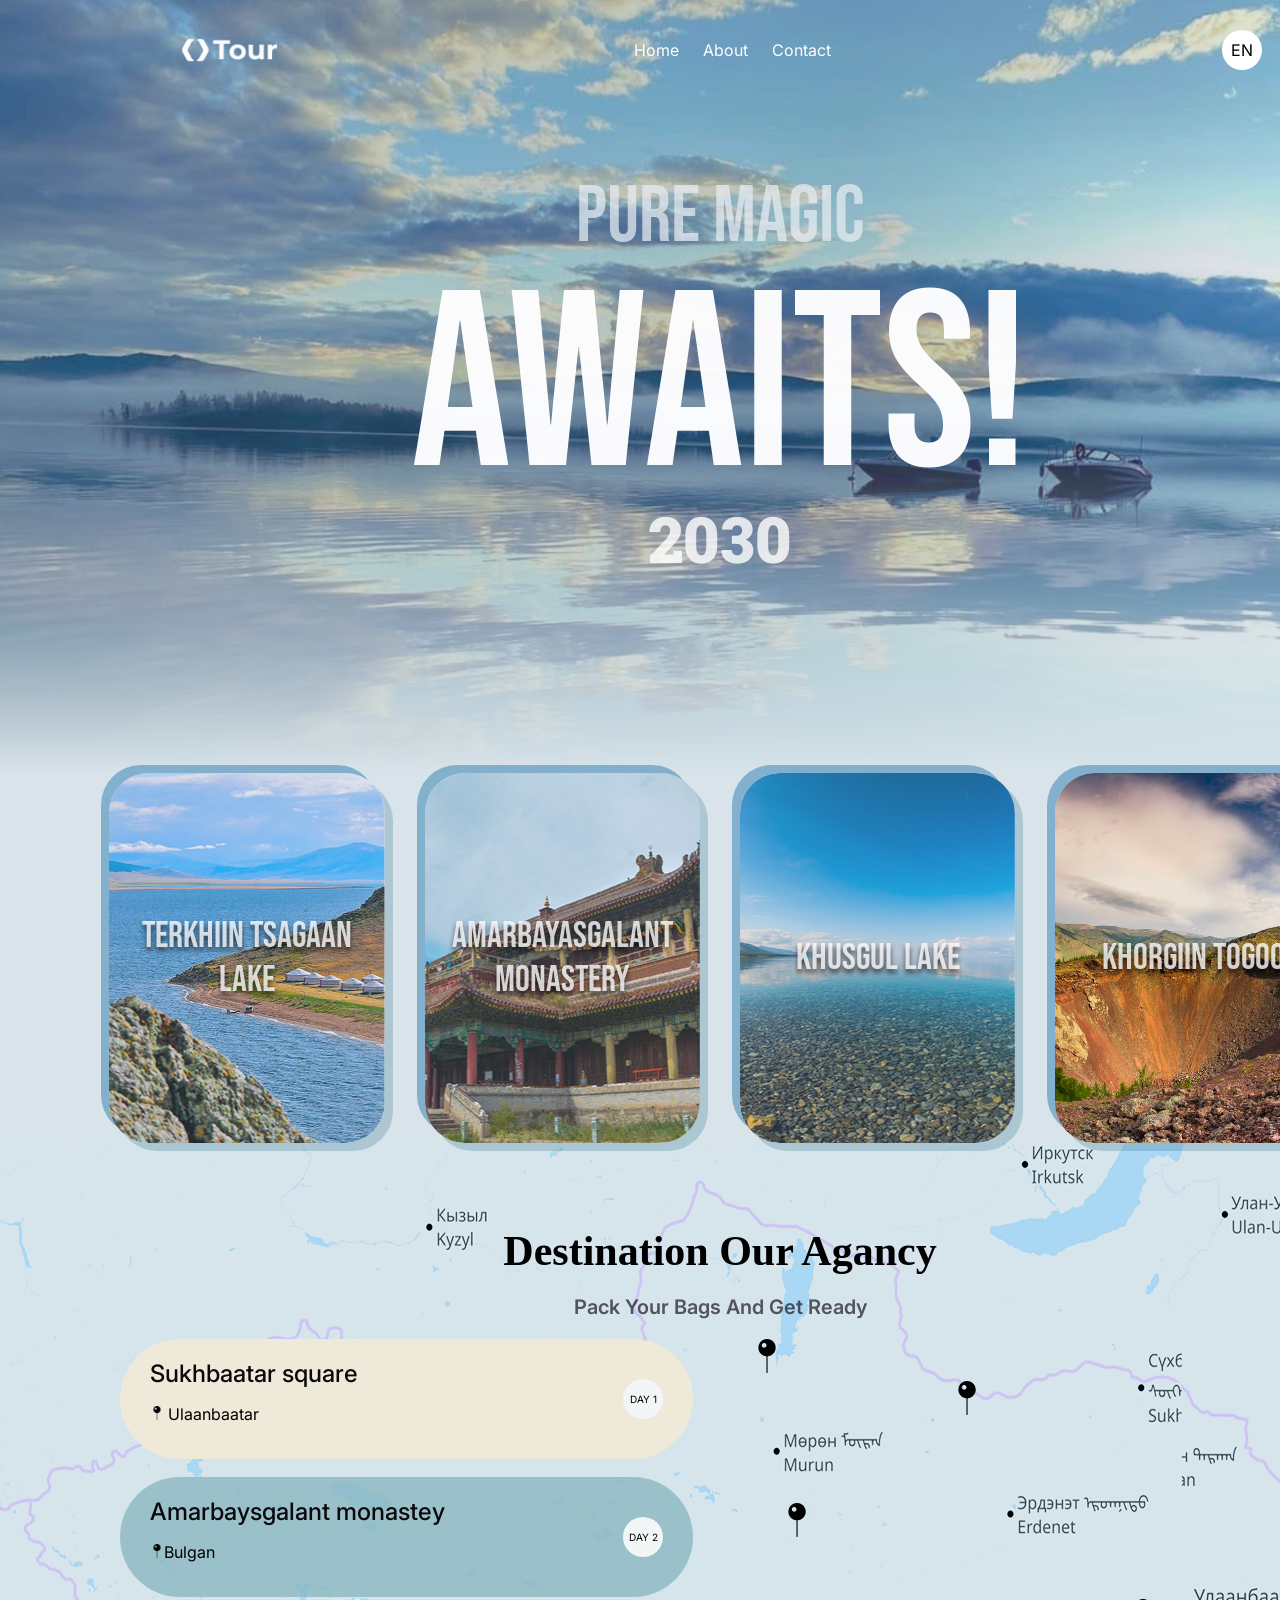
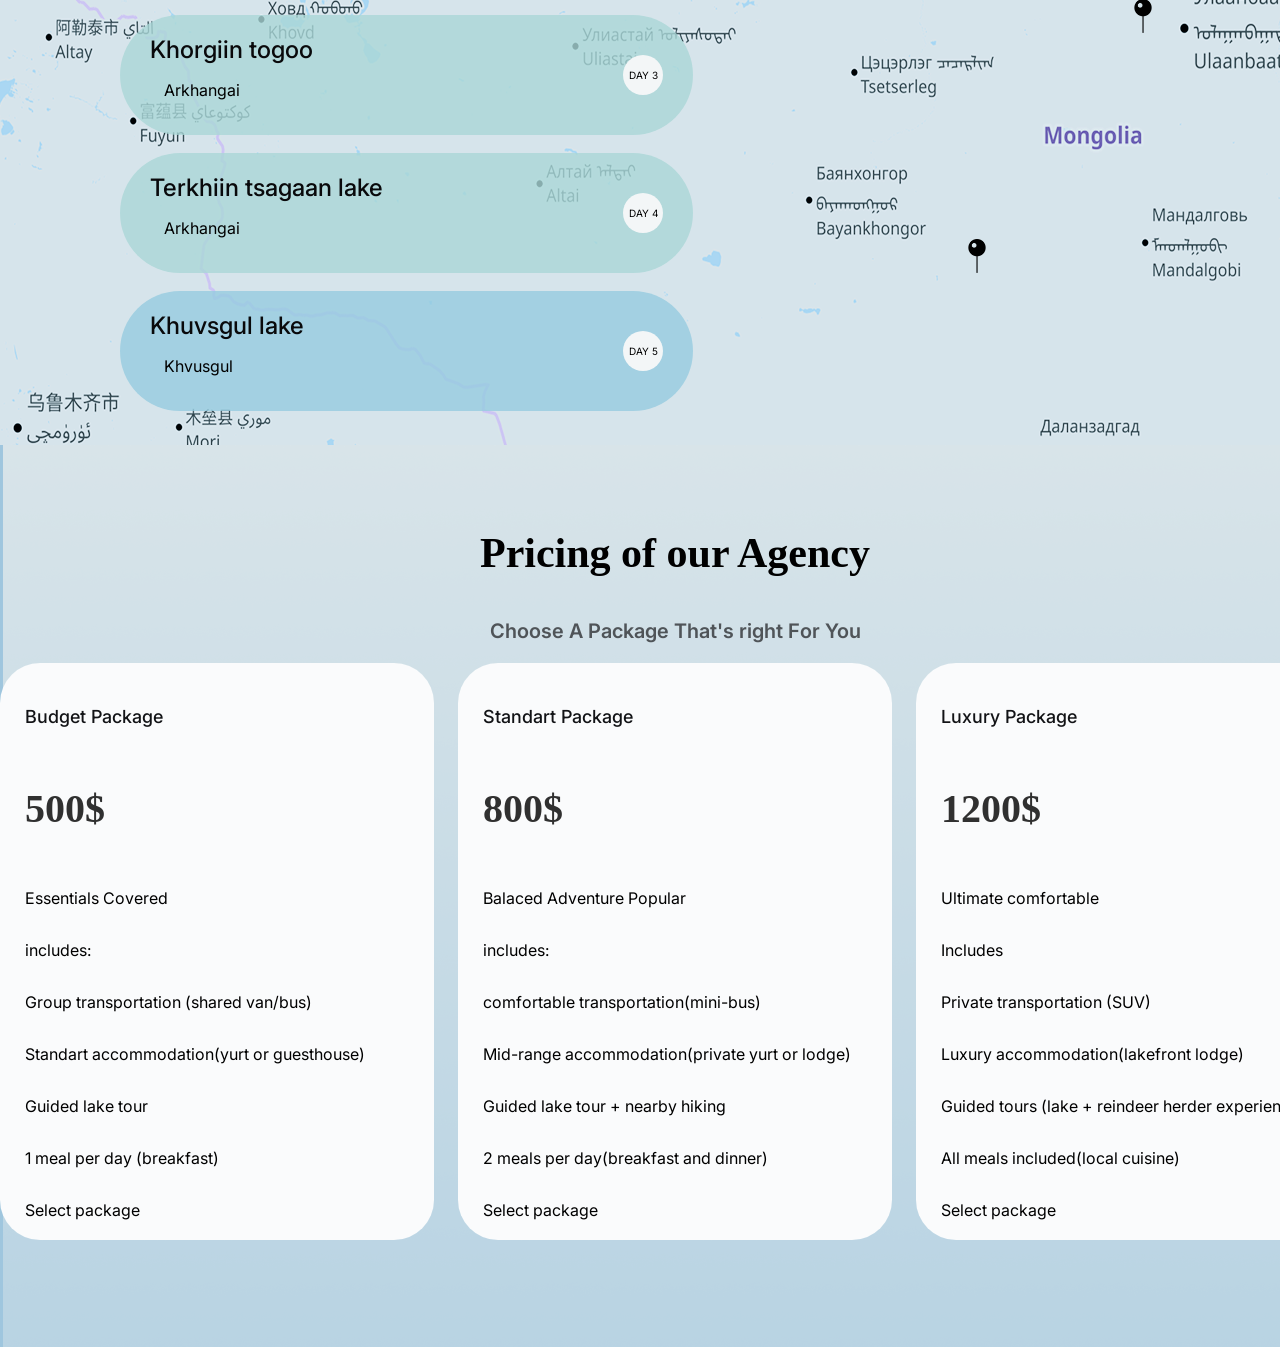
==== commit 258508d2: "2030" ====
--- a/magic.html
+++ b/magic.html
@@ -36,7 +36,7 @@
     <div class="gold column ">
       <p class="gold2">PURE MAGIC</p>
       <p class="gold3">AWAITS!</p>
-      <p class="gold4">2024</p>
+      <p class="gold4">2030</p>
     </div>
 
   </div>
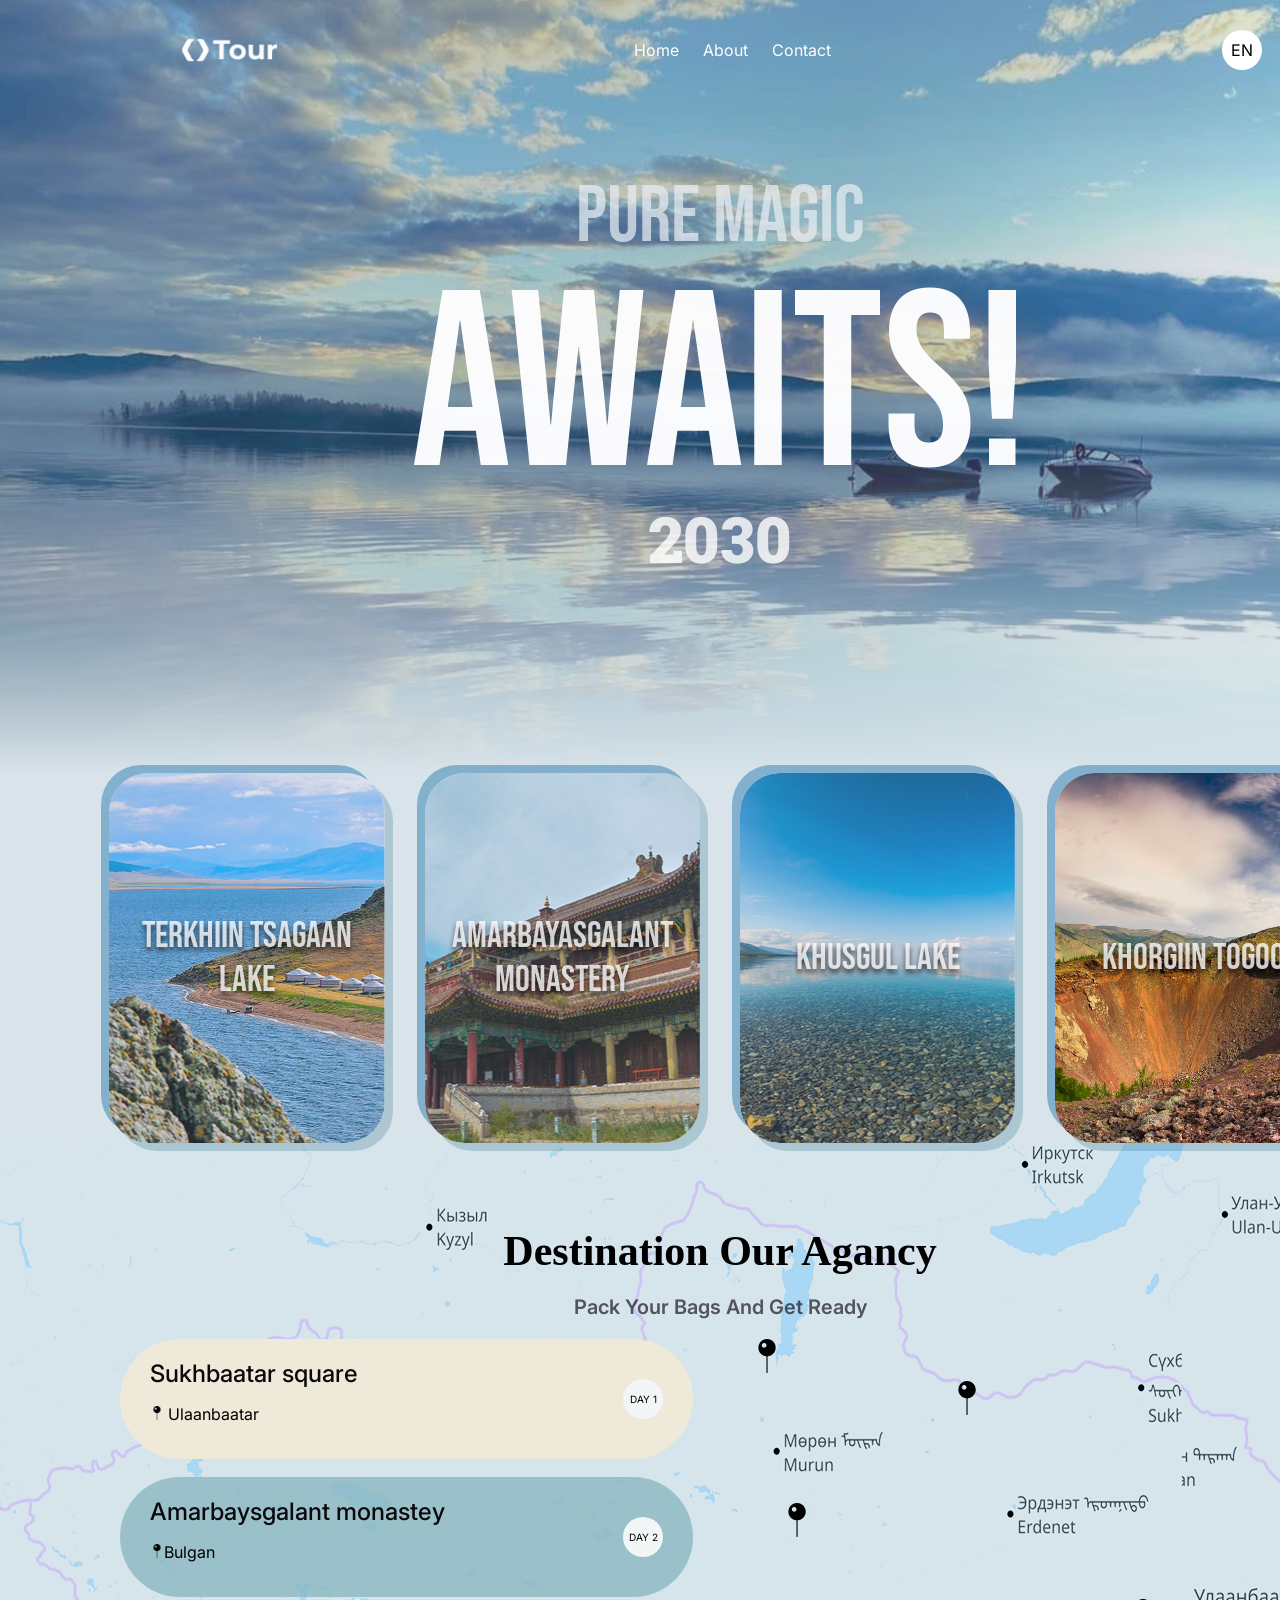
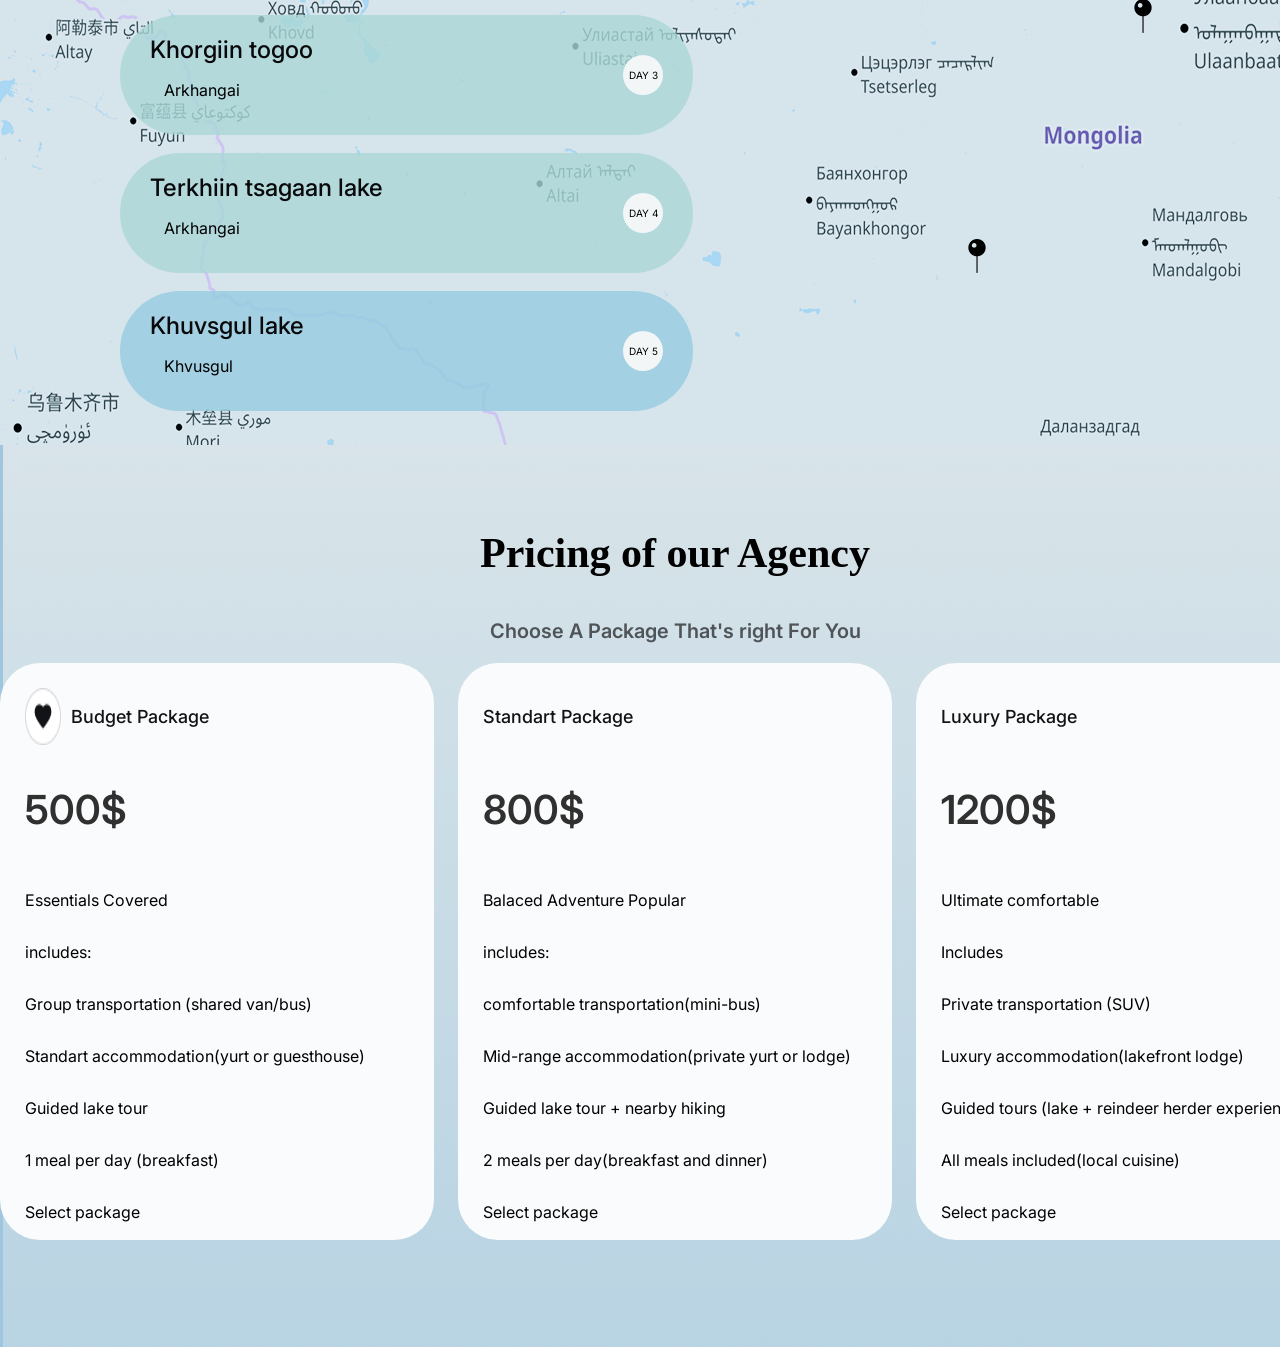
==== commit 8d6603eb: "dollar" ====
--- a/magic.html
+++ b/magic.html
@@ -2,6 +2,11 @@
 <html lang="en">
 
 <head>
+  <link rel="preconnect" href="https://fonts.googleapis.com">
+  <link rel="preconnect" href="https://fonts.gstatic.com" crossorigin>
+  <link
+    href="https://fonts.googleapis.com/css2?family=Bebas+Neue&family=Hanuman:wght@100..900&family=Inter:ital,opsz,wght@0,14..32,100..900;1,14..32,100..900&family=Montserrat:ital,wght@0,100..900;1,100..900&family=Oswald:wght@200..700&display=swap"
+    rel="stylesheet">
   <meta charset="UTF-8" />
   <meta name="viewport" content="width=device-width, initial-scale=1.0" />
   <title>Document</title>
@@ -139,9 +144,11 @@
       </div>
       <div class="gurvan">
 
+
         <!-- 500$ -->
         <div class="LUX">
           <div class="OUR">
+            <img src="img/icon.png" class="zurh" />
             <p>Budget Package </p>
           </div>
 
--- a/external.css
+++ b/external.css
@@ -452,6 +452,8 @@
   font-style: normal;
   font-weight: 500;
   line-height: normal;
+  display: flex;
+  gap: 10px;
 }
 .doll {
   color: #303030;
@@ -460,6 +462,11 @@
   font-style: normal;
   font-weight: 600;
   line-height: normal;
+
+  font-family: "Inter", sans-serif;
+  font-optical-sizing: auto;
+  font-weight: weight;
+  font-style: normal;
 }
 .LUX {
   border-radius: 40px;
@@ -468,7 +475,6 @@
   display: flex;
   flex-direction: row;
   padding: 25px;
-
   align-items: center;
   width: 384px;
   height: 527px;
@@ -480,3 +486,10 @@
   flex-direction: row;
   gap: 24px;
 }
+.zurh {
+  display: flex;
+  flex-direction: column;
+  justify-content: center;
+  align-items: center;
+  gap: 10px;
+}
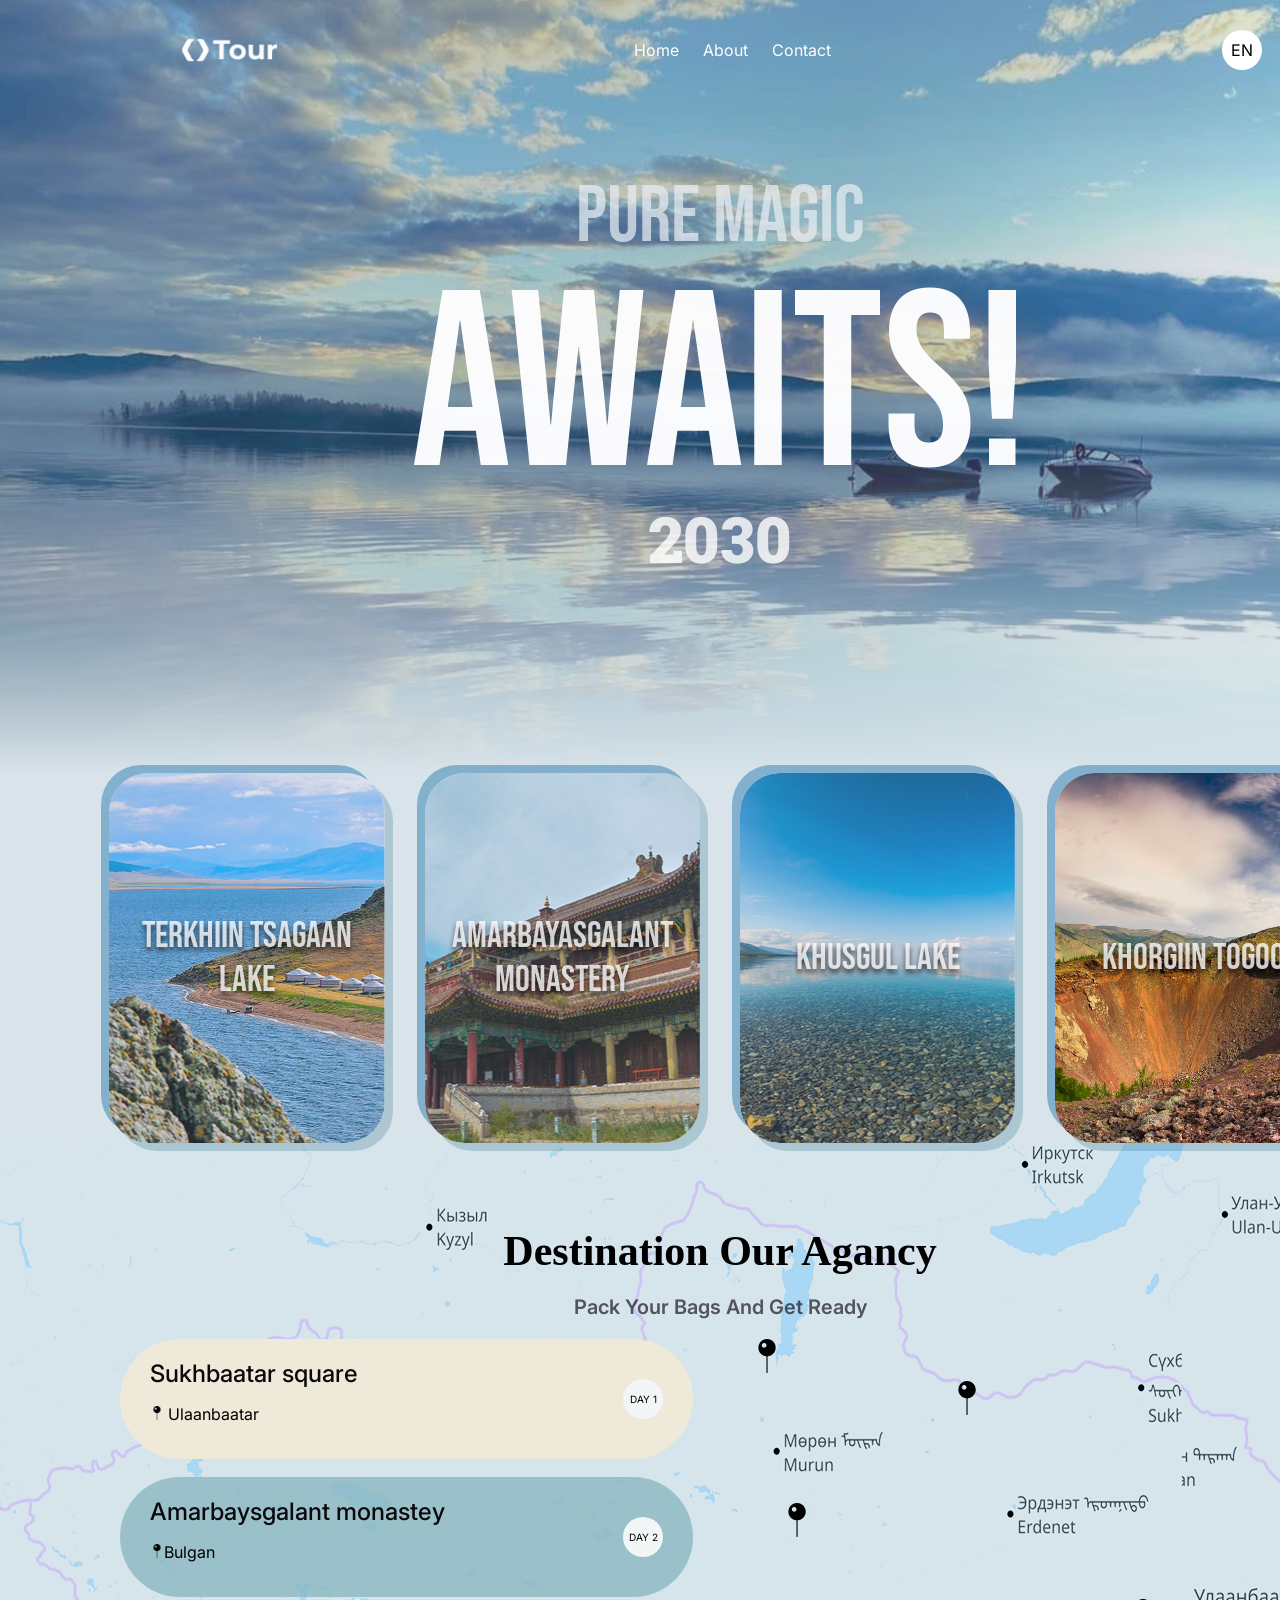
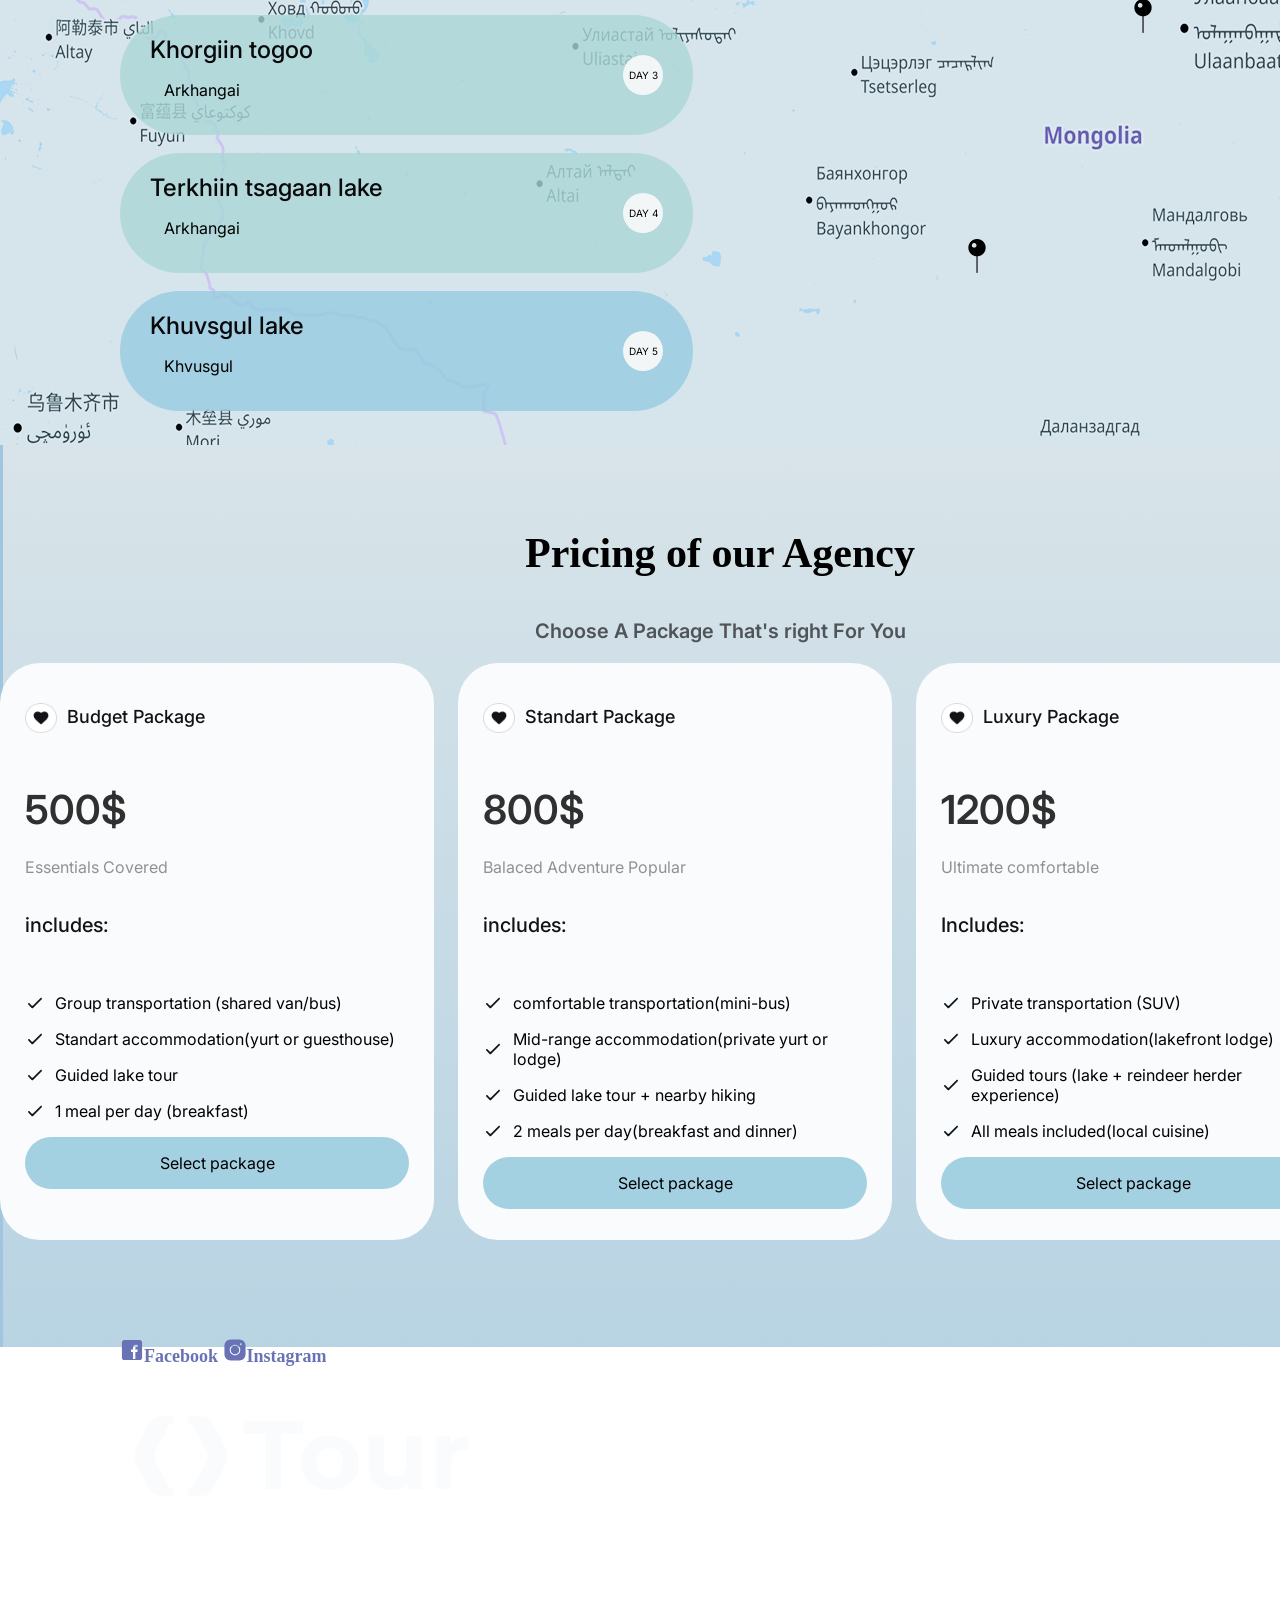
==== commit 8c8c306e: "package" ====
--- a/magic.html
+++ b/magic.html
@@ -155,51 +155,81 @@
           <div class="doll">
             <p>500$</p>
           </div>
+          <div class="saral">
           <p>Essentials Covered </p>
-          <p>includes:</p>
-          <p>Group transportation (shared van/bus)</p>
-          <p>Standart accommodation(yurt or guesthouse)</p>
-          <p>Guided lake tour </p>
-          <p>1 meal per day (breakfast)</p>
+        </div>
+        <div>
+         <div class="har"><p>includes:</p></div> 
+          <div class="check">
+            <div class="check2"></div>
+            <p><img src="img/check.svg" alt=:photo/>
+            Group transportation (shared van/bus)</p>
+          <p> <img src="img/check.svg" alt="photo">Standart accommodation(yurt or guesthouse)</p>
+          <p> <img src="img/check.svg" alt="">Guided lake tour </p>
+          <p> <img src="img/check.svg" alt="">1 meal per day (breakfast)                            </p
+            ></div>
+          </div>
+          <div class="select zai">
           <p>Select package</p>
+        </div>
         </div>
         <!-- 800$ -->
         <div class="LUX">
           <div class="OUR">
+            <img src="img/icon.png" class="zurh">
             <p>Standart Package</p>
           </div>
           <div class="doll">
             <p>800$</p>
           </div>
-          <p>Balaced Adventure Popular</p>
-          <p>includes:</p>
-          <p>comfortable transportation(mini-bus)</p>
-          <p>Mid-range accommodation(private yurt or lodge)</p>
-          <p>Guided lake tour + nearby hiking</p>
-          <p>2 meals per day(breakfast and dinner)</p>
-          <p>Select package</p>
+         <div class="saral"> <p>Balaced Adventure Popular</p></div>
+          <div class="har"><p>includes:</p></div>
+          <div class="check">
+            <div class="check2"></div>
+          <p> <img src="img/check.svg" alt="">comfortable transportation(mini-bus)</p>
+          <p> <img src="img/check.svg" alt="">Mid-range accommodation(private yurt or lodge)</p>
+          <p>
+            <img src="img/check.svg" alt="">Guided lake tour + nearby hiking</p>
+          <p> <img src="img/check.svg" alt="">2 meals per day(breakfast and dinner)</p>
+          </div>
+          <div class="select">
+          <p>Select package</p></div>
         </div>
         <!-- 1200$ -->
 
         <div class="LUX">
           <div class="OUR">
+            <img src="img/icon.png" class="zurh">
             <p>Luxury Package</p>
           </div>
           <div class="doll">
             <p>1200$</p>
           </div>
-          <p>Ultimate comfortable</p>
-          <p>Includes</p>
-          <p>Private transportation (SUV)</p>
-          <p>Luxury accommodation(lakefront lodge)</p>
-          <p> Guided tours (lake + reindeer herder experience)</p>
-          <p>All meals included(local cuisine)</p>
-          <p>Select package</p>
-        </div>
-      </div>
-
-    </div>
-  </div>
+          <div class="saral"> <p>Ultimate comfortable</p></div>
+          <div class="har" ><p>Includes:</p></div>
+          <div class="check">
+            <div class="check2"></div>
+          <p> <img src="img/check.svg" alt="">Private transportation (SUV)</p>
+          <p><img src="img/check.svg" alt="">Luxury accommodation(lakefront lodge)</p>
+          <p> <img src="img/check.svg" alt=""> Guided tours (lake + reindeer herder experience)</p>
+          <p><img src="img/check.svg" alt="">All meals included(local cuisine)</p>
+         <div class="select"> <p>Select package</p>
+        </div>
+        </div>
+          </div>
+        </div>
+        <div class="face">
+          
+          <div> <p> <img src="img/Facebook Icon.svg" alt=""><span>Facebook</span>
+            <img src="/img/Instagram Icon.svg" alt=""><span>Instagram</span>
+            <p class=backround></p></p></div>
+            <img src="img/logo 1.png" alt="">
+          </div>
+        </div>
+      </div>
+
+  
+  
 
 </body>
 
--- a/external.css
+++ b/external.css
@@ -492,4 +492,78 @@
   justify-content: center;
   align-items: center;
   gap: 10px;
-}
+  width: 32px;
+  height: 30px;
+  top : 10px;
+  padding-top: 15px;
+  
+}
+.saral{
+  display: flex;
+  height: 19px;
+  flex-direction: column;
+  justify-content: flex-end;
+  color: #919191;
+  font-size: 16px;
+  
+}
+.har{
+  color: var(--Text-TextPrimary, #121316);
+font-family: Inter;
+font-size: 20px;
+font-weight: 500;
+}
+.check p {
+  display: flex;
+  align-items: center;
+  gap: 10px;
+
+}
+.check2{
+  display: flex;
+  width: 20px;
+  height: 20px;
+  flex-direction: row;
+  flex-direction: column;
+  align-items: center;
+  gap: 50px;
+  
+}
+.select{ 
+  display: flex;
+flex-direction: column;
+justify-content: center;
+align-items: center;
+align-self: stretch;
+border-radius: var(--radius-rounded-full, 9999px);
+background: #A4D1E2;
+}
+.face{
+  display: flex;
+width: 1440px;
+padding: 80px 120px;
+flex-direction: column;
+align-items: flex-start;
+gap: 10px;
+}
+.face p {
+  color: #6972B5;
+text-align: center;
+font-family: Montserrat;
+font-size: 18px;
+font-weight: 700;
+line-height: normal;
+padding: 0%;
+}
+.backround p {
+  display: flex;
+min-height: 44px;
+padding: 10px 20px;
+justify-content: center;
+align-items: center;
+gap: 10px;
+border-radius: var(--radius-rounded-full, 9999px);
+background: #FAFBFC;
+
+}
+
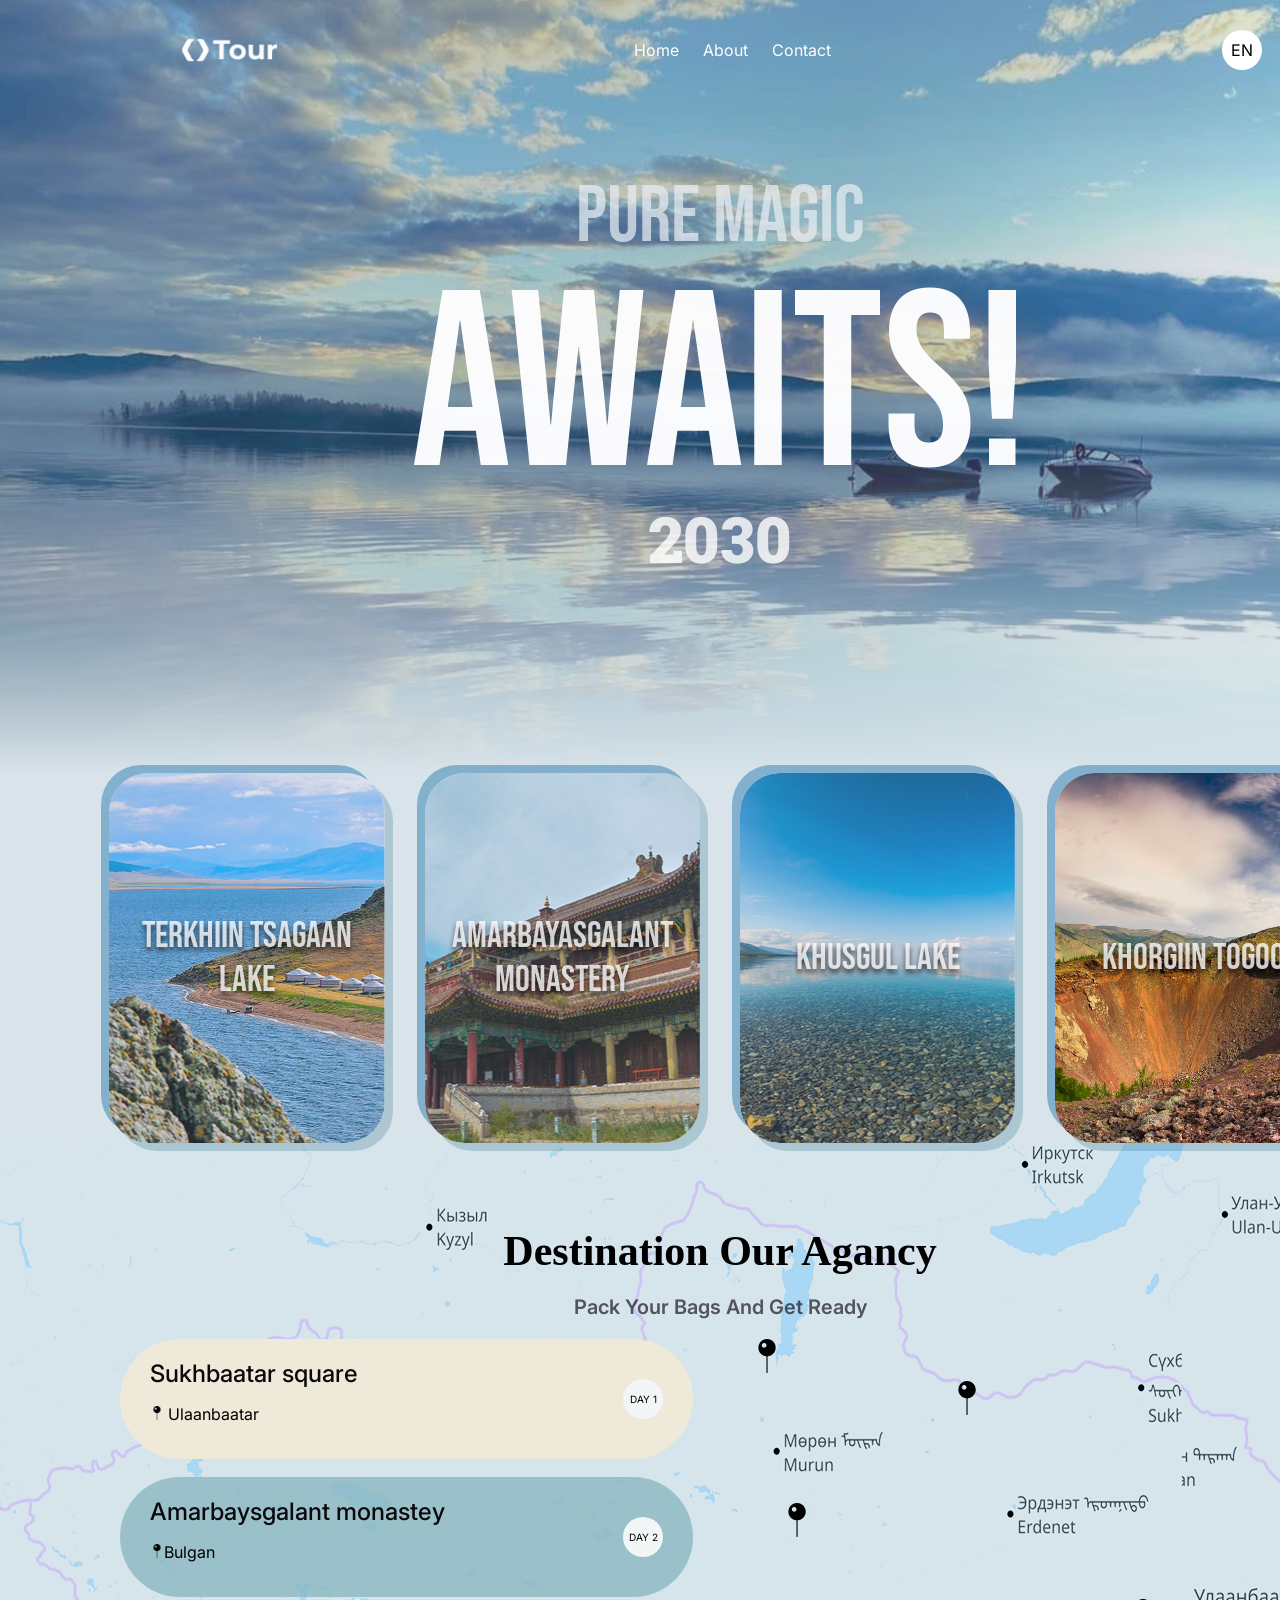
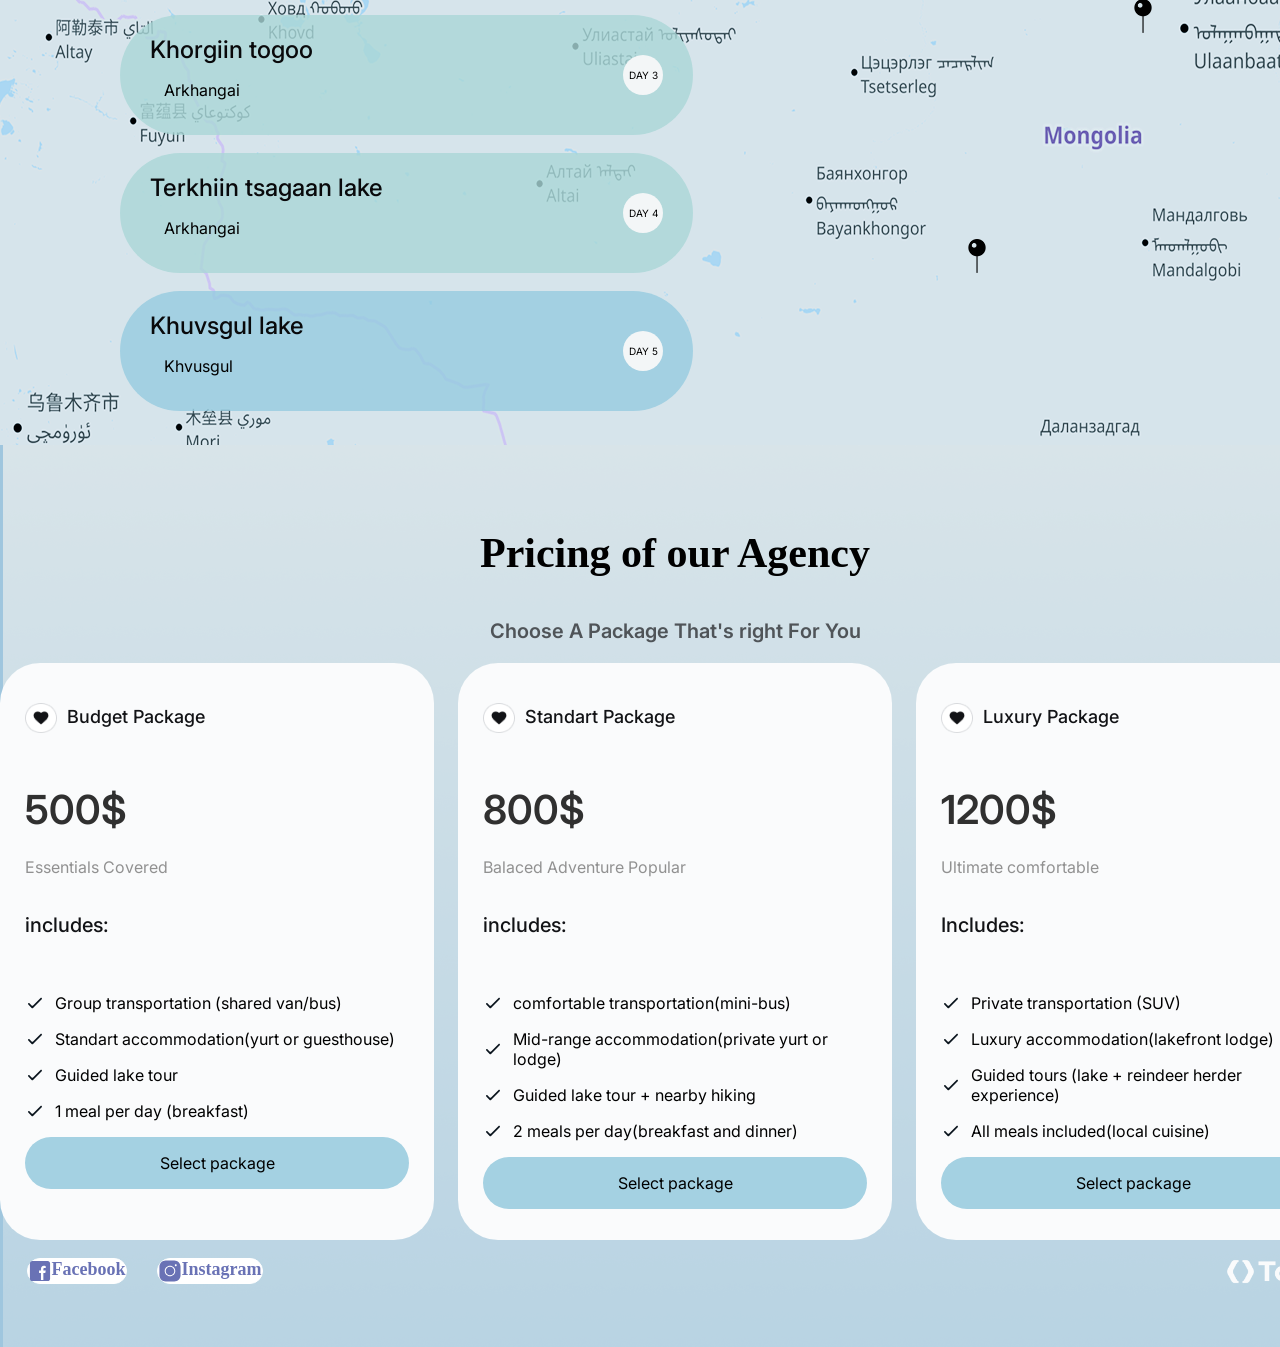
==== commit 403171ef: "dest" ====
--- a/magic.html
+++ b/magic.html
@@ -146,7 +146,7 @@
 
 
         <!-- 500$ -->
-        <div class="LUX">
+        <div class="LUX gurvan1">
           <div class="OUR">
             <img src="img/icon.png" class="zurh" />
             <p>Budget Package </p>
@@ -174,7 +174,7 @@
         </div>
         </div>
         <!-- 800$ -->
-        <div class="LUX">
+        <div class="LUX gurvan1">
           <div class="OUR">
             <img src="img/icon.png" class="zurh">
             <p>Standart Package</p>
@@ -197,7 +197,7 @@
         </div>
         <!-- 1200$ -->
 
-        <div class="LUX">
+        <div class="LUX gurvan1">
           <div class="OUR">
             <img src="img/icon.png" class="zurh">
             <p>Luxury Package</p>
@@ -219,11 +219,14 @@
           </div>
         </div>
         <div class="face">
-          
-          <div> <p> <img src="img/Facebook Icon.svg" alt=""><span>Facebook</span>
-            <img src="/img/Instagram Icon.svg" alt=""><span>Instagram</span>
-            <p class=backround></p></p></div>
-            <img src="img/logo 1.png" alt="">
+          <div class="footer">
+          <div class="fi">
+        <p class="facebook"><img src="img/Facebook Icon.svg" alt=""><span>Facebook</span>
+            <p class="instagram"><img src="/img/Instagram Icon.svg" alt=""><span>Instagram</span>
+            <p class=backround></p></p>
+            </div>
+            <img class="logo-footer" src="img/logo 1.png" alt="">
+        </div>
           </div>
         </div>
       </div>
--- a/external.css
+++ b/external.css
@@ -444,6 +444,7 @@
   align-items: center;
   gap: var(--24-px-unit-6, 24px);
   flex-direction: row;
+  background-size: cover;
 }
 .OUR {
   color: var(--Text-TextPrimary, #121316);
@@ -485,7 +486,17 @@
   display: flex;
   flex-direction: row;
   gap: 24px;
-}
+  justify-content: center ;
+
+}
+.gurvan1:hover{
+  border-radius: 40px;
+background: #FAFBFC;
+box-shadow: -8px -8px 0 0 rgba(46, 65, 71, 0.40), 8px 8px 0 0 rgba(41, 114, 139, 0.25);
+
+}
+
+
 .zurh {
   display: flex;
   flex-direction: column;
@@ -540,9 +551,10 @@
 }
 .face{
   display: flex;
-width: 1440px;
-padding: 80px 120px;
-flex-direction: column;
+width: 100%;
+padding: 0;
+justify-content: space-around;
+
 align-items: flex-start;
 gap: 10px;
 }
@@ -566,4 +578,42 @@
 background: #FAFBFC;
 
 }
-
+.LUX{
+  display: flex;
+  
+}.logo-footer{
+  display: flex;
+  justify-content: flex-end;
+  gap: 100px;
+  width: 101px;
+  height: 35px;
+  align-items: center;
+
+
+}
+.footer{
+  display: flex;
+ 
+  gap: 900px;
+  align-items: center;
+}
+.fi{
+  display: flex;
+  gap: 30px;
+  justify-content: flex-start;
+  align-items: center;
+}
+.facebook{
+  background-color: white;
+  border: 1px solid white;
+  border-radius: 40px;
+  padding: 10px;
+  display: flex;
+}
+.instagram{
+  background-color: white;
+  border: 1px solid white;
+  border-radius: 40px;
+  padding: 10px;
+  display: flex;
+}
